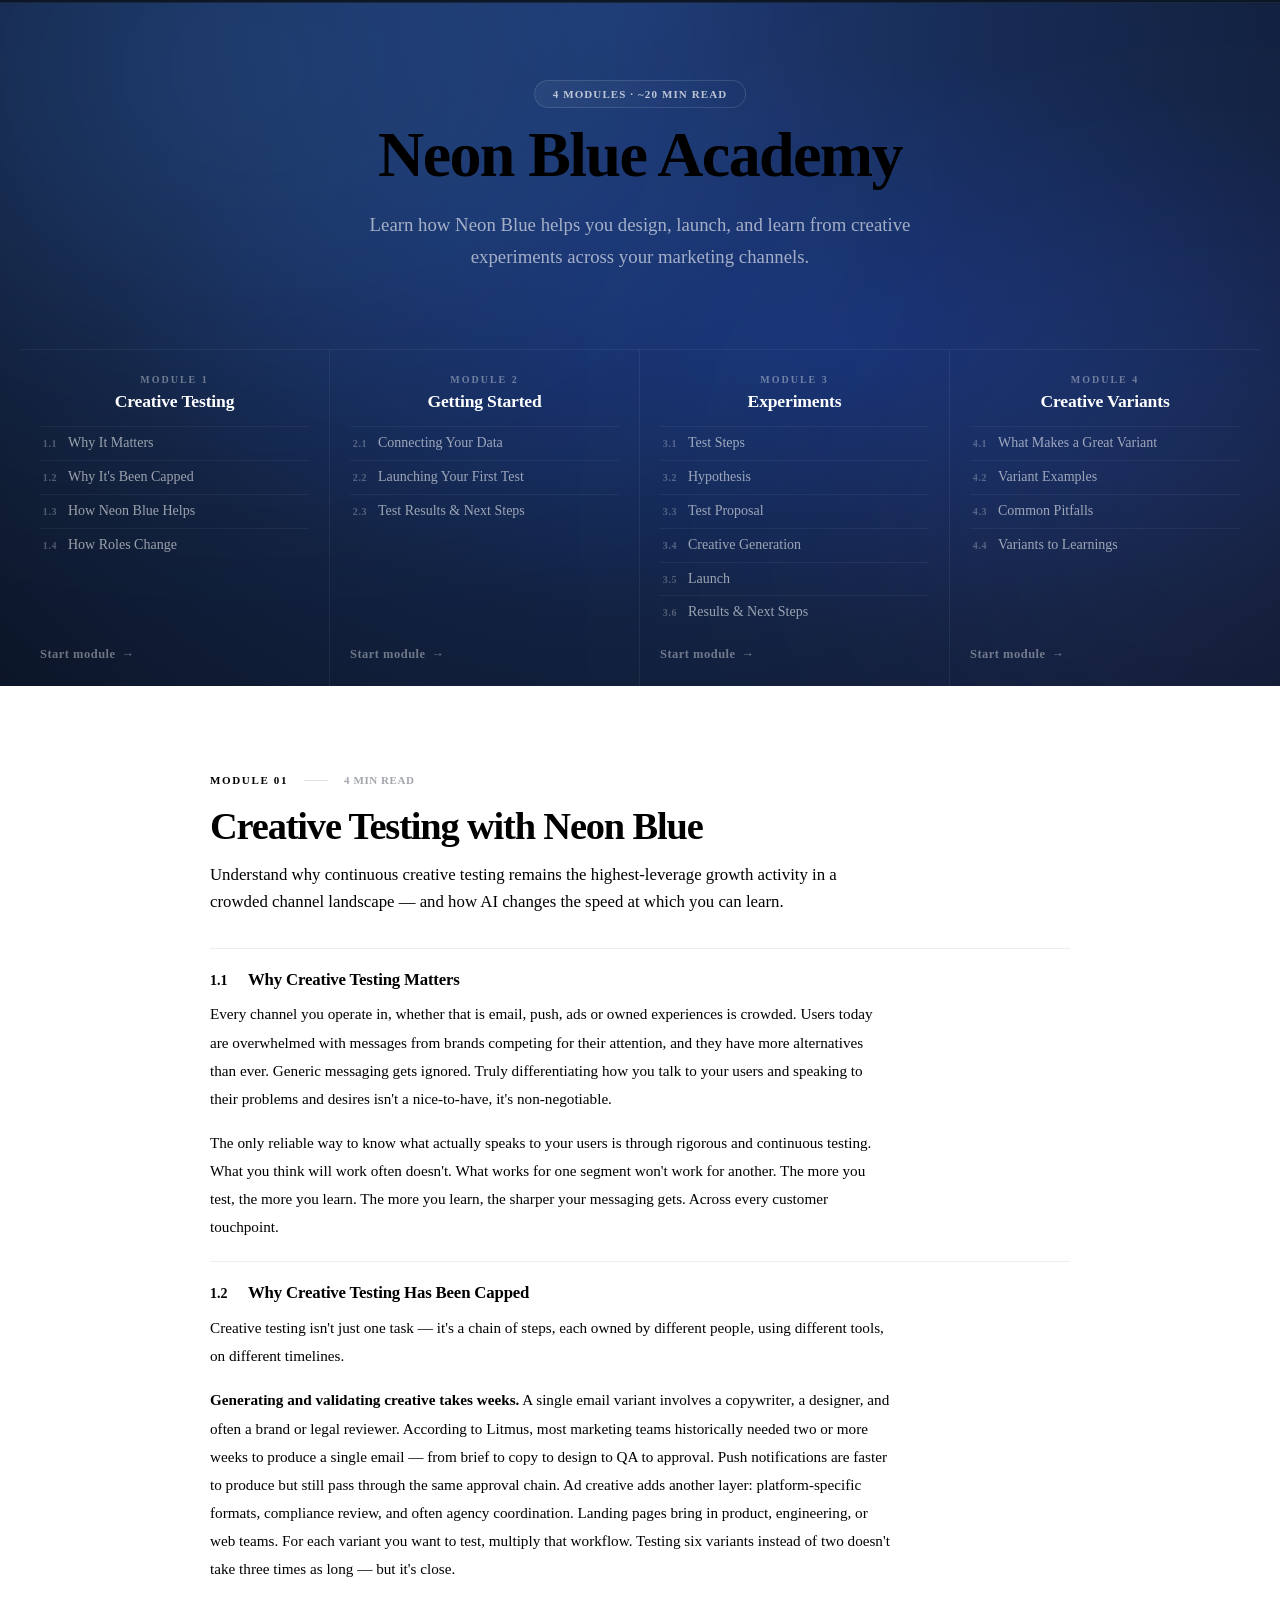
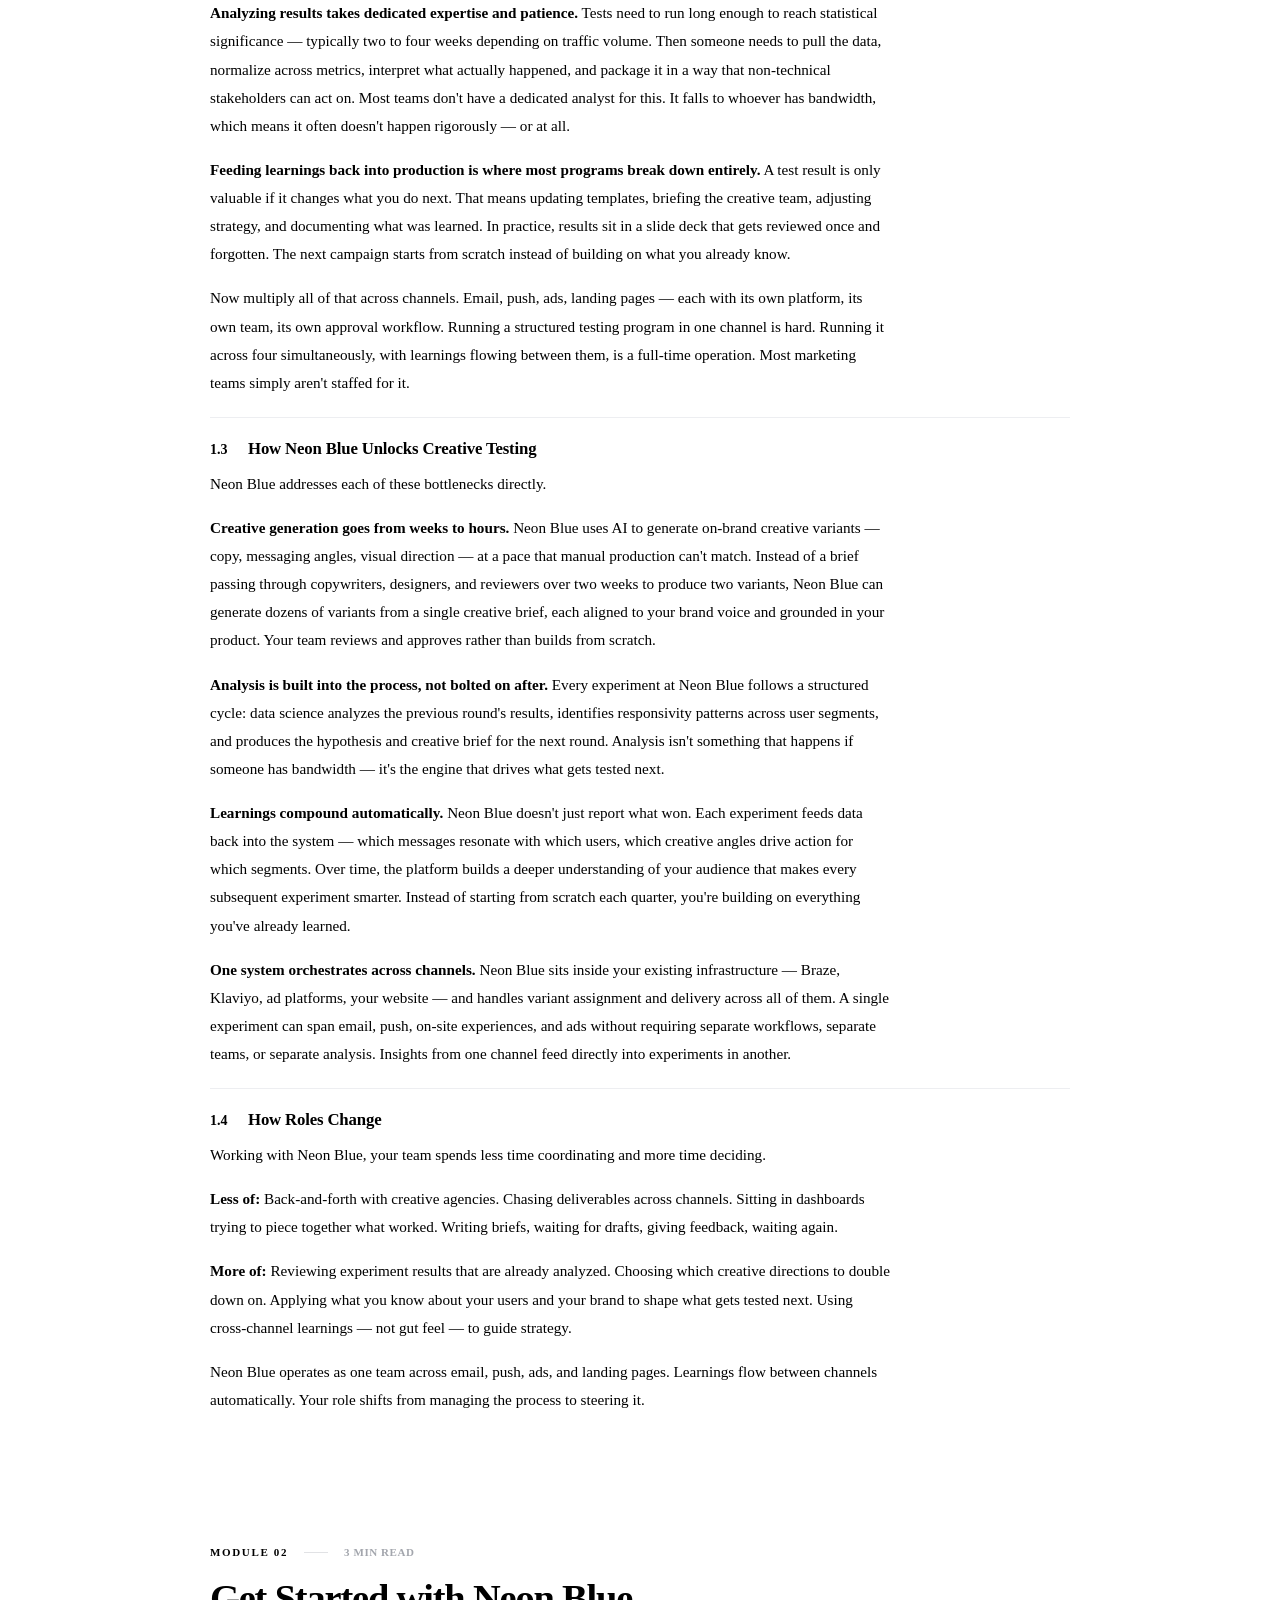
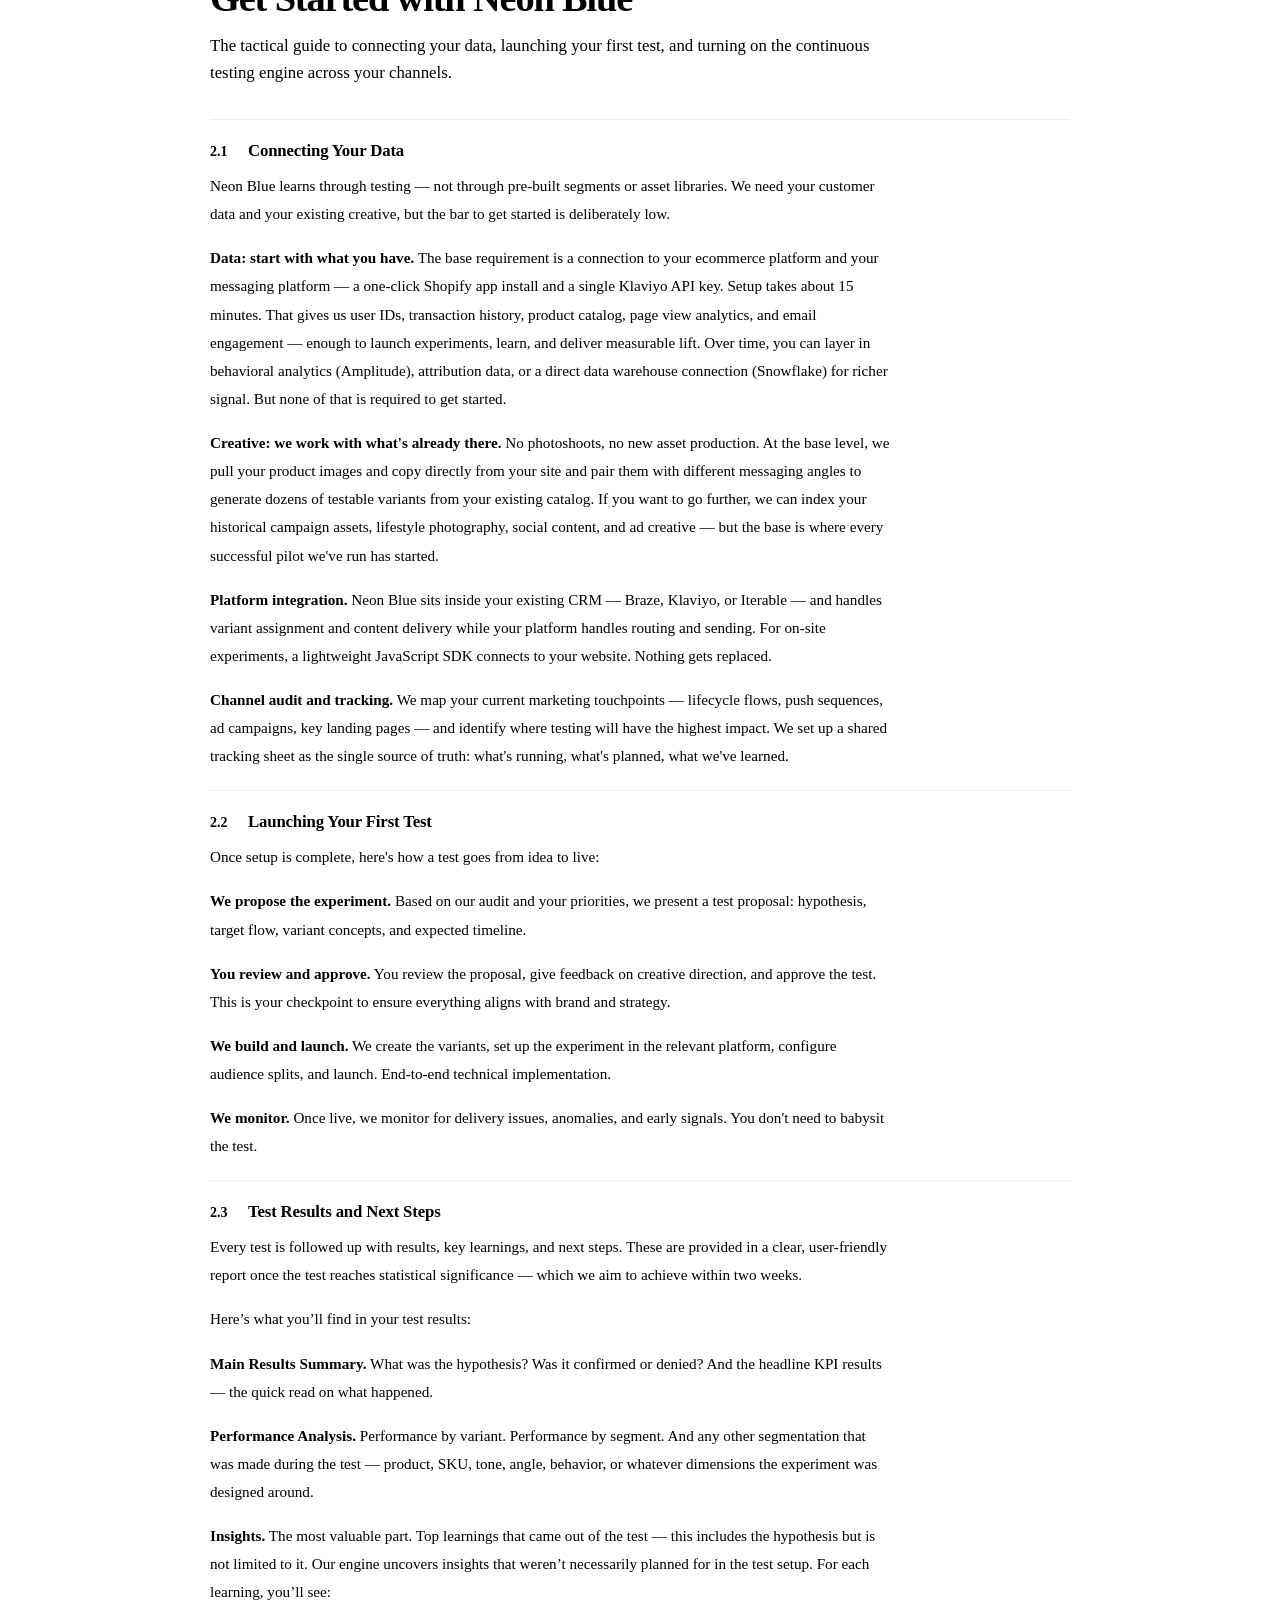
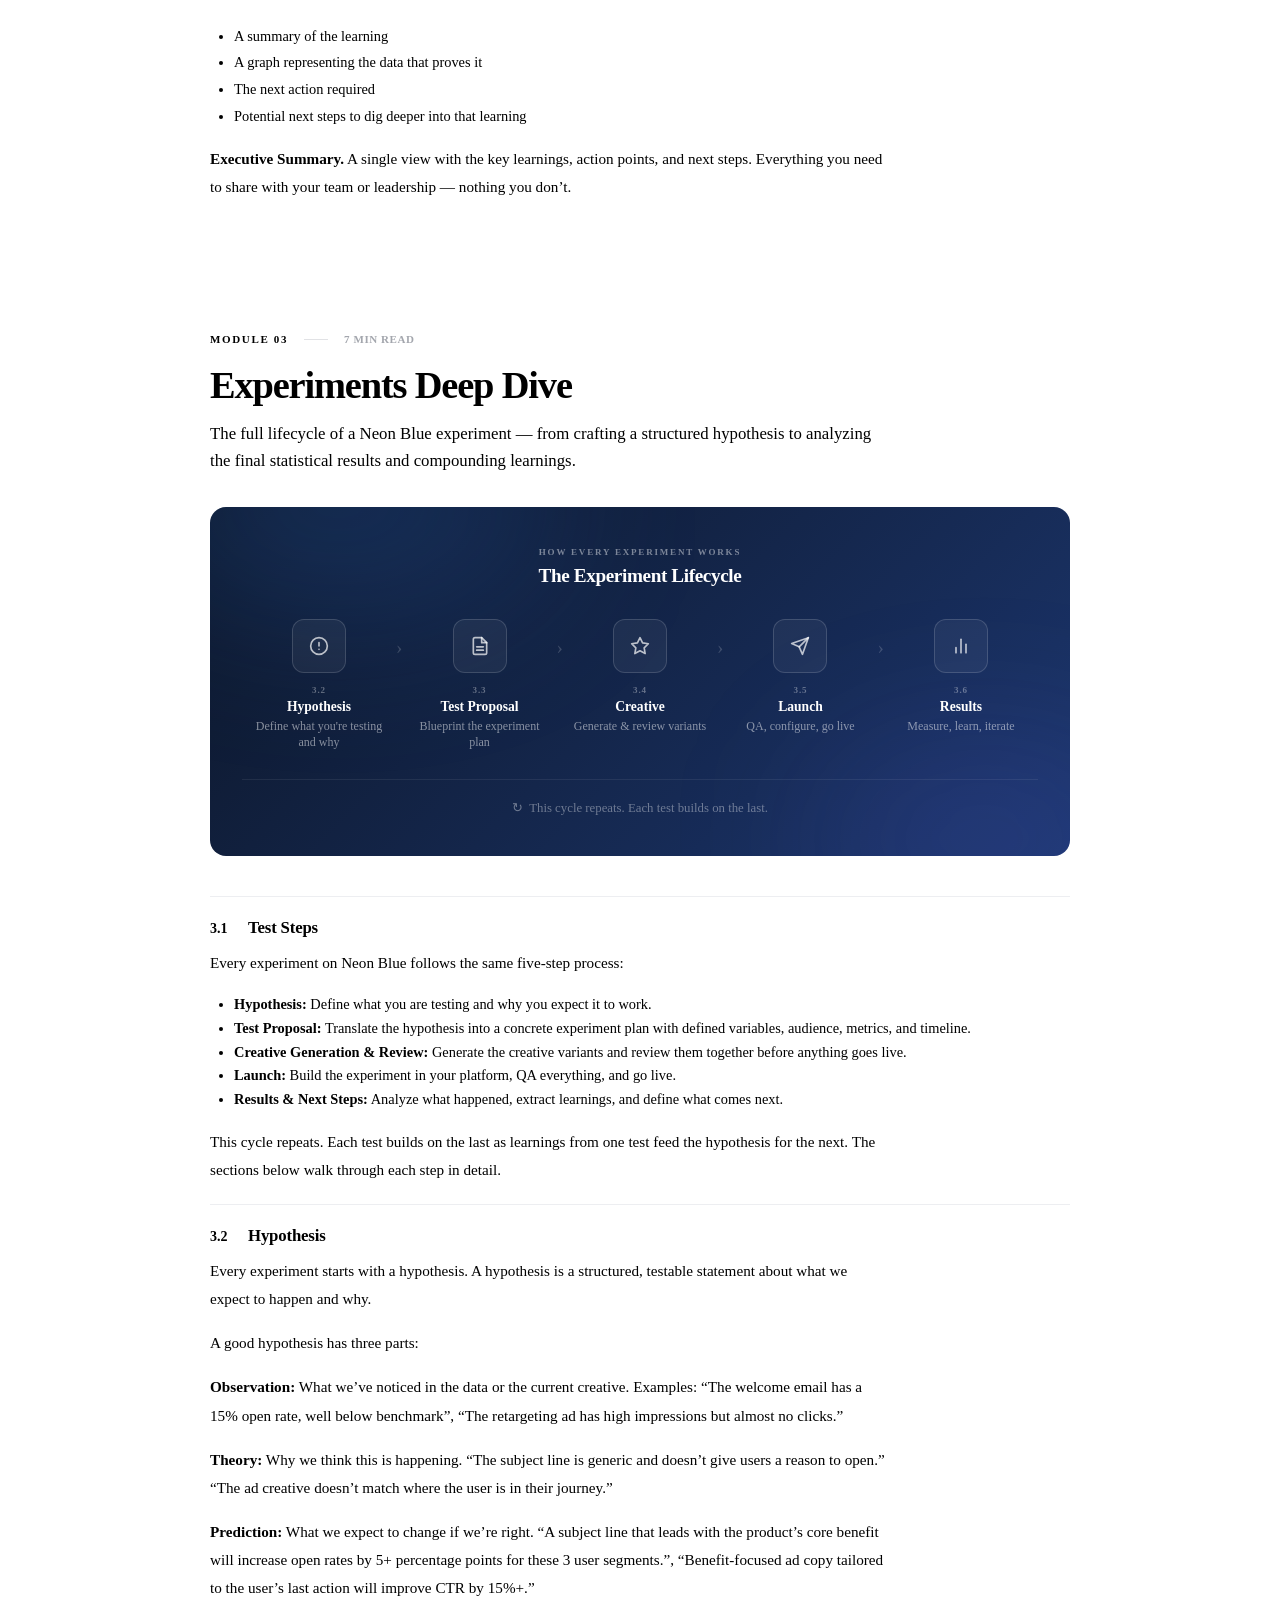
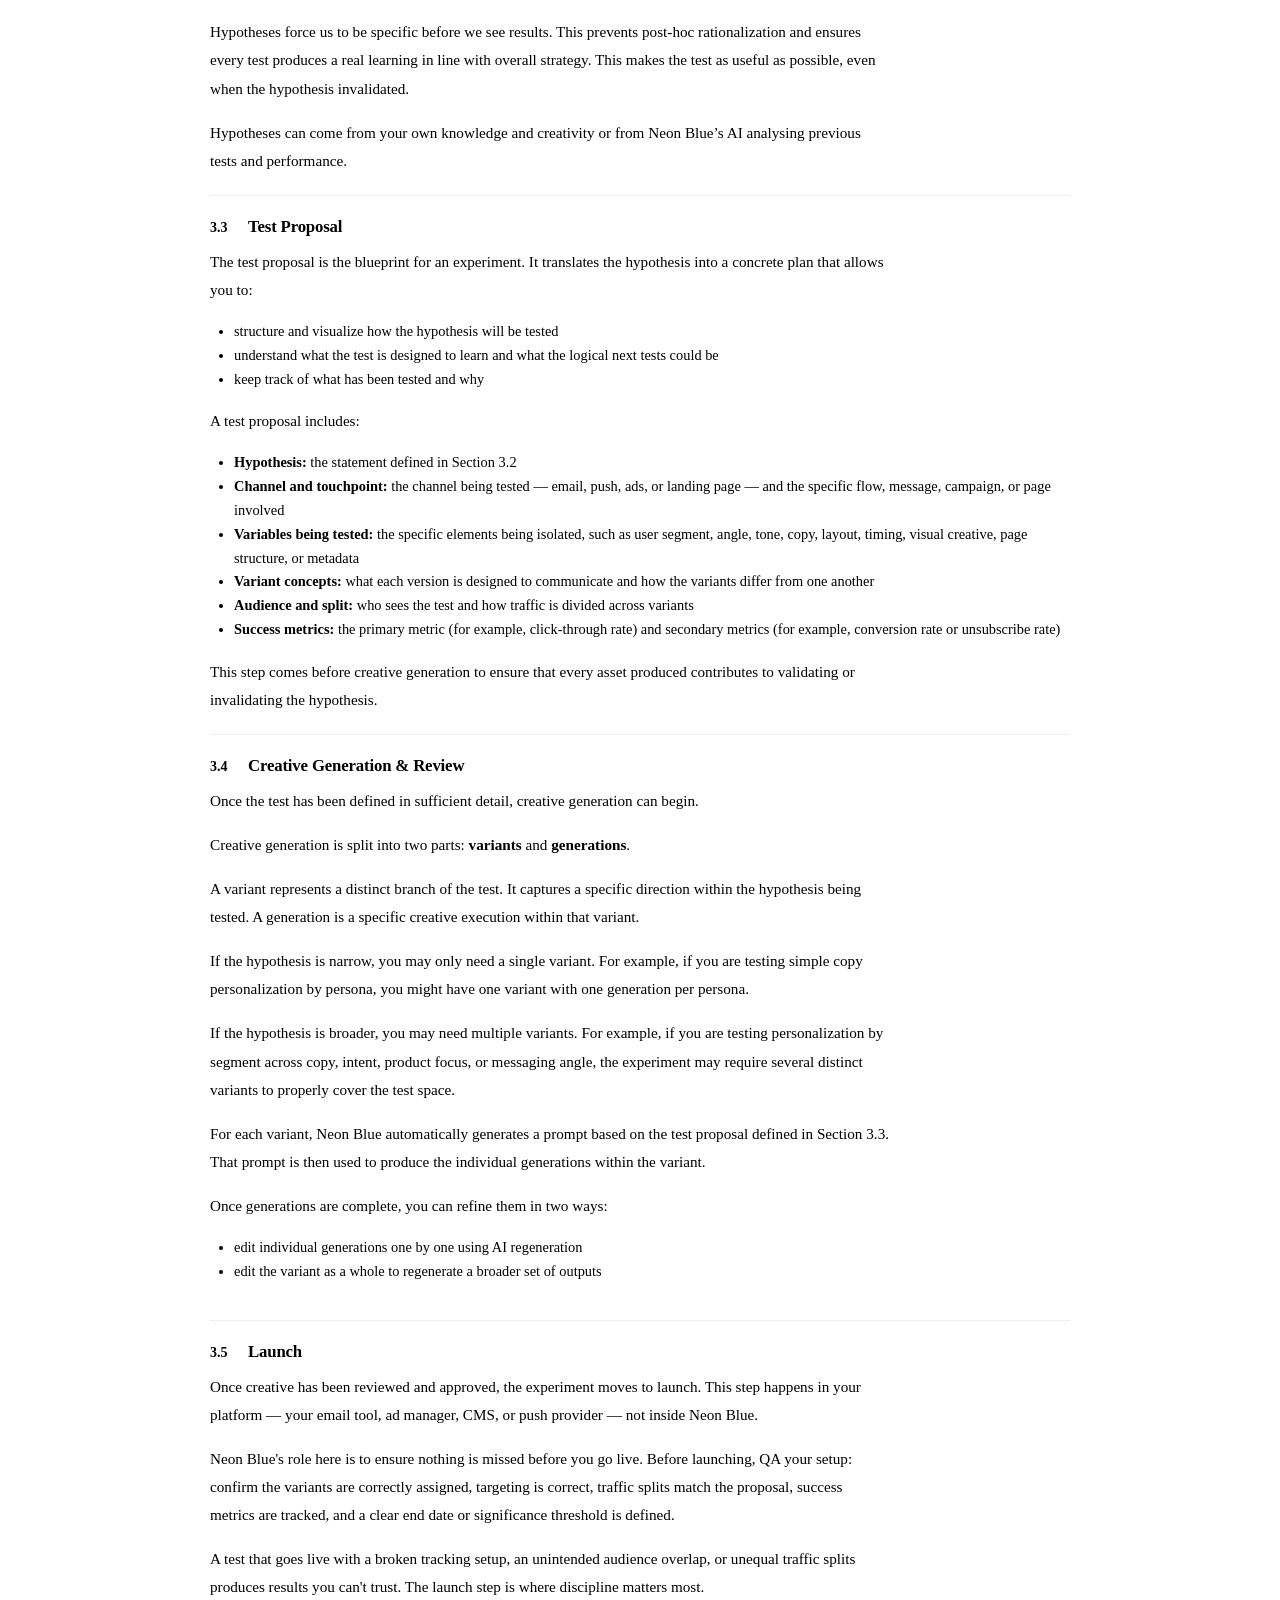
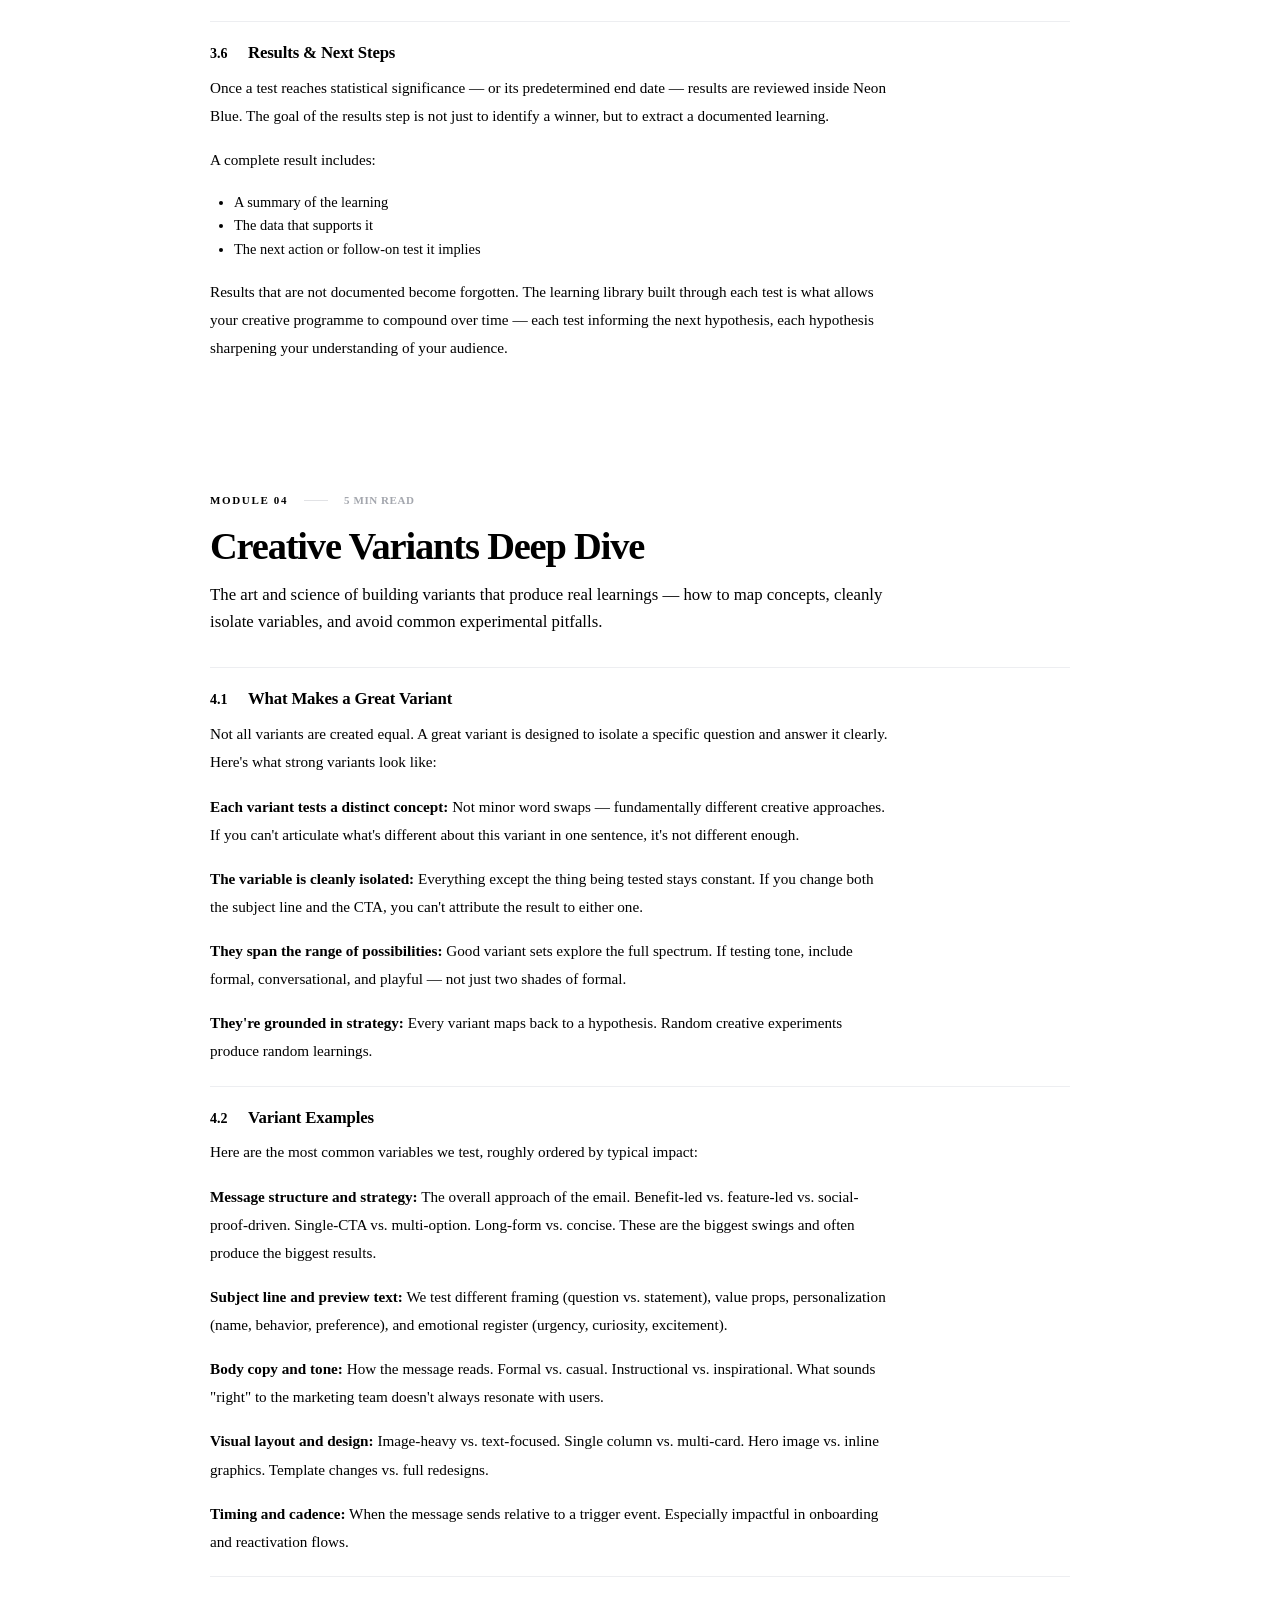
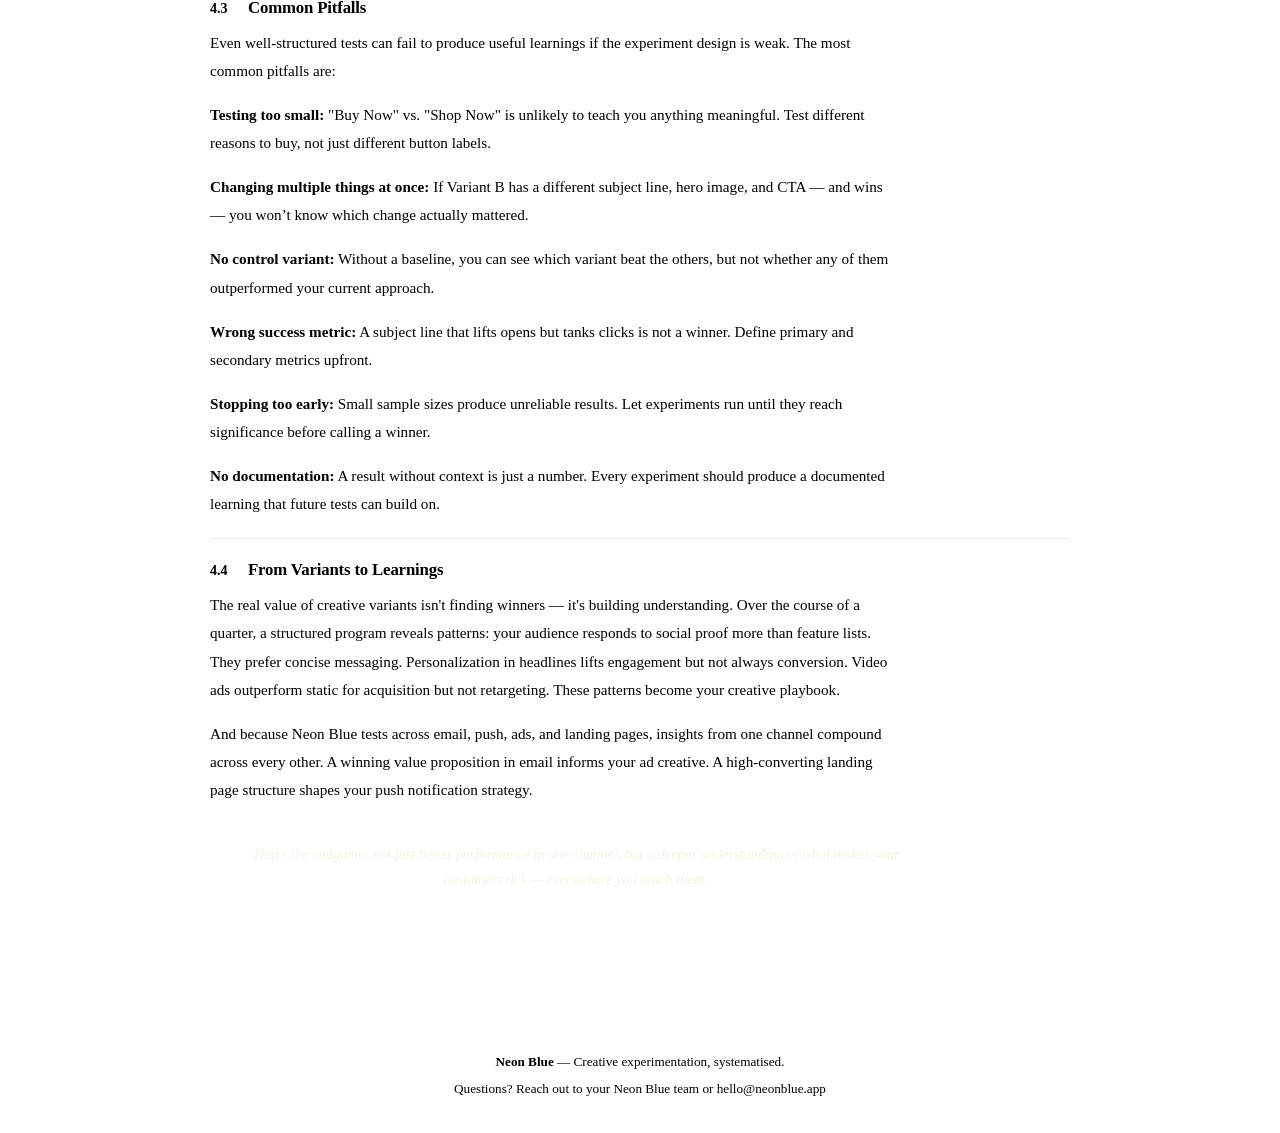
==== education/index.html @ 9fd75ef0 "Academy: layout cleanup, hero CTAs, module 3 diagram, remove dead code" ====
<!DOCTYPE html>
<html lang="en">

<head>
    <meta charset="UTF-8">
    <meta name="viewport" content="width=device-width, initial-scale=1.0">
    <title>Neon Blue Academy</title>
    <link rel="stylesheet" href="styles.css">
    <style>
        body {
            background: var(--nb-cream);
            color: var(--nb-navy);
            margin: 0;
            scroll-behavior: smooth;
        }

        /* ── Shell: sidebar + content ── */
        .shell {
            display: block;
            min-height: 100vh;
        }

        /* ── Main content ── */
        .content {
            padding: 48px 40px 48px;
            max-width: 860px;
            margin: 0 auto;
        }

        .page-header {
            display: flex;
            flex-direction: column;
            justify-content: flex-end;
            align-items: center;
            text-align: center;
            padding: 80px 20px 0;
            background: radial-gradient(circle at top, #1c366e, #0c1628);
            position: relative;
            overflow: hidden;
            box-sizing: border-box;
        }

        .page-header::before {
            content: '';
            position: absolute;
            top: 0;
            left: 0;
            right: 0;
            bottom: 0;
            background: radial-gradient(ellipse 80% 60% at 65% 50%, rgba(26, 82, 240, 0.22) 0%, transparent 70%);
            pointer-events: none;
        }

        .page-header::after {
            content: '';
            position: absolute;
            top: -20%;
            left: -10%;
            width: 60%;
            height: 60%;
            background: rgba(59, 130, 246, 0.4);
            border-radius: 50%;
            filter: blur(140px);
            mix-blend-mode: screen;
            opacity: 0.6;
            pointer-events: none;
        }

        .page-header-glow-2 {
            content: '';
            position: absolute;
            top: 40%;
            right: -20%;
            width: 50%;
            height: 70%;
            background: rgba(99, 102, 241, 0.3);
            border-radius: 50%;
            filter: blur(160px);
            mix-blend-mode: screen;
            opacity: 0.5;
            pointer-events: none;
        }

        .page-eyebrow {
            display: inline-flex;
            align-items: center;
            gap: 12px;
            border: 1px solid rgba(255, 255, 255, 0.12);
            border-radius: 99px;
            padding: 7px 18px;
            font-size: 10px;
            font-weight: 700;
            text-transform: uppercase;
            letter-spacing: 0.2em;
            color: rgba(255, 255, 255, 0.55);
            background: linear-gradient(90deg, rgba(255, 255, 255, 0.05), transparent);
            backdrop-filter: blur(12px);
            margin-bottom: 28px;
            position: relative;
            z-index: 10;
        }

        .page-header h1 {
            font-size: clamp(2.6rem, 5vw, 4.2rem);
            font-weight: 600;
            letter-spacing: -0.025em;
            color: var(--nb-cream);
            margin: 0 0 20px;
            line-height: 1.08;
            position: relative;
            z-index: 10;
        }

        .page-header p {
            font-size: clamp(1rem, 2vw, 1.175rem);
            color: rgba(255, 255, 255, 0.6);
            line-height: 1.7;
            margin: 0 auto 40px;
            max-width: 560px;
            position: relative;
            z-index: 10;
        }

        .page-header-books {
            font-size: 1.6rem;
            letter-spacing: 0.15em;
            margin-bottom: 16px;
            position: relative;
            opacity: 0.9;
        }

        /* ── Module block ── */
        .module-block {
            display: grid;
            grid-template-columns: 1fr;
            margin-bottom: 40px;
            padding-bottom: 32px;
            border-bottom: 2px solid var(--nb-border);
        }

        .module-block:last-of-type {
            border-bottom: none;
            margin-bottom: 0;
            padding-bottom: 0;
        }

                /* Cleaned up module headers in HTML style attributes */

        .module-num-label {
            font-size: 1.3rem;
            font-weight: 700;
            letter-spacing: -0.025em;
            color: var(--nb-blue);
            white-space: nowrap;
        }

        .module-block-header h2 {
            font-size: 1.3rem;
            font-weight: 700;
            letter-spacing: -0.025em;
            color: var(--nb-blue);
            margin: 0;
            line-height: 1.2;
        }

        /* ── Reading time ── */
        .reading-time {
            font-size: 0.8rem;
            font-weight: 600;
            color: var(--nb-gray);
            letter-spacing: 0.02em;
            margin-left: auto;
            white-space: nowrap;
        }

        /* ── Section ── */
        .mod-section {
            padding: 20px 0;
            border-top: 1px solid rgba(229, 231, 235, 0.7);
            position: relative;
        }

        /* ── Section header (non-sticky) ── */
        .sticky-section-label {
            position: static;
            padding: 0;
            margin: 0 0 10px;
        }

        .sec-label {
            font-size: 1.05rem;
            font-weight: 700;
            color: var(--nb-gray-2);
            margin-right: 8px;
        }

        .mod-section h3 {
            font-size: 1.05rem;
            font-weight: 700;
            color: var(--nb-navy);
            margin: 0;
            letter-spacing: -0.01em;
            line-height: 1.3;
            display: inline;
        }

        .mod-section p {
            font-size: 0.95rem;
            color: var(--nb-gray);
            line-height: 1.85;
            margin: 0 0 16px;
            max-width: 680px;
        }

        .mod-section p:last-child {
            margin-bottom: 0;
        }



        /* ── Compact list ── */
        .c-list {
            display: flex;
            flex-direction: column;
            gap: 8px;
            margin-top: 14px;
        }

        .c-item {
            display: flex;
            gap: 10px;
            align-items: flex-start;
            padding: 12px 14px;
            background: transparent;
            border: 1px solid var(--nb-border);
            border-radius: 9px;
        }

        .c-dot {
            flex-shrink: 0;
            margin-top: 7px;
            width: 4px;
            height: 4px;
            border-radius: 50%;
            background: var(--nb-blue);
            opacity: 0.35;
        }

        .c-item p {
            font-size: 0.875rem;
            color: var(--nb-gray);
            line-height: 1.65;
            margin: 0;
        }

        .c-item strong {
            color: var(--nb-navy);
            font-weight: 600;
        }

        /* ── Pill row ── */
        .pill-row {
            display: grid;
            grid-template-columns: repeat(3, 1fr);
            gap: 10px;
            margin-top: 14px;
        }

        @media (max-width: 700px) {
            .pill-row {
                grid-template-columns: 1fr;
            }
        }

        .pill-card {
            padding: 16px 18px;
            background: transparent;
            border: 1px solid var(--nb-border);
            border-radius: 10px;
        }

        .pill-card h4 {
            font-size: 0.825rem;
            font-weight: 700;
            color: var(--nb-navy);
            margin: 0 0 5px;
        }

        .pill-card p {
            font-size: 0.8rem;
            color: var(--nb-gray);
            line-height: 1.65;
            margin: 0;
        }

        /* ── Numbered list ── */
        .n-list {
            display: flex;
            flex-direction: column;
            gap: 8px;
            margin-top: 14px;
        }

        .n-item {
            display: flex;
            gap: 12px;
            align-items: flex-start;
            padding: 12px 14px;
            background: transparent;
            border: 1px solid var(--nb-border);
            border-radius: 9px;
        }

        .n-circle {
            flex-shrink: 0;
            width: 24px;
            height: 24px;
            background: var(--nb-blue);
            border-radius: 50%;
            display: flex;
            align-items: center;
            justify-content: center;
            font-size: 0.7rem;
            font-weight: 700;
            color: white;
        }

        .n-item h4 {
            font-size: 0.85rem;
            font-weight: 700;
            color: var(--nb-navy);
            margin: 0 0 2px;
        }

        .n-item p {
            font-size: 0.825rem;
            color: var(--nb-gray);
            line-height: 1.65;
            margin: 0;
        }

        /* ── Hypothesis row ── */
        .hyp-row {
            display: grid;
            grid-template-columns: repeat(3, 1fr);
            gap: 10px;
            margin-top: 14px;
        }

        @media (max-width: 700px) {
            .hyp-row {
                grid-template-columns: 1fr;
            }
        }

        .hyp-card {
            padding: 16px 18px;
            background: transparent;
            border: 1px solid var(--nb-border);
            border-radius: 10px;
        }

        .hyp-n {
            font-size: 1.3rem;
            font-weight: 800;
            color: rgba(26, 82, 240, 0.15);
            line-height: 1;
            margin-bottom: 6px;
        }

        .hyp-card h4 {
            font-size: 0.825rem;
            font-weight: 700;
            color: var(--nb-navy);
            margin: 0 0 4px;
        }

        .hyp-card p {
            font-size: 0.8rem;
            color: var(--nb-gray);
            line-height: 1.65;
            margin: 0;
            font-style: italic;
        }

        /* ── Pitfall grid ── */
        .pitfall-row {
            display: grid;
            grid-template-columns: repeat(2, 1fr);
            gap: 8px;
            margin-top: 14px;
        }

        @media (max-width: 540px) {
            .pitfall-row {
                grid-template-columns: 1fr;
            }
        }

        .pitfall-cell {
            padding: 14px 16px;
            background: #FEF2F2;
            border: 1px solid rgba(239, 68, 68, 0.12);
            border-radius: 9px;
        }

        .pitfall-cell h4 {
            font-size: 0.825rem;
            font-weight: 700;
            color: #991B1B;
            margin: 0 0 3px;
        }

        .pitfall-cell p {
            font-size: 0.8rem;
            color: rgba(127, 29, 29, 0.75);
            line-height: 1.6;
            margin: 0;
        }

        /* ── Takeaway ── */
        .takeaway {
            margin-top: 14px;
            padding: 14px 18px;
            background: rgba(26, 82, 240, 0.05);
            border: 1px solid rgba(26, 82, 240, 0.15);
            border-left: 3px solid var(--nb-blue);
            border-radius: 9px;
        }

        .tk-lbl {
            font-size: 9px;
            font-weight: 700;
            text-transform: uppercase;
            letter-spacing: 0.15em;
            color: var(--nb-blue);
            margin-bottom: 4px;
        }

        .takeaway p {
            font-size: 0.875rem;
            color: var(--nb-navy-2);
            line-height: 1.7;
            font-style: italic;
            margin: 0;
        }

        /* ── Video placeholder ── */
        .video-placeholder {
            width: 100%;
            aspect-ratio: 16 / 9;
            background: #f0f1f4;
            border: 1.5px dashed #c8ccd6;
            border-radius: 12px;
            display: flex;
            flex-direction: column;
            align-items: center;
            justify-content: center;
            gap: 10px;
            color: #9aa0b0;
            cursor: pointer;
            transition: background 0.15s, border-color 0.15s;
            align-self: start;
            position: sticky;
            top: 72px;
        }

        .video-placeholder:hover {
            background: #e8eaf0;
            border-color: #b0b5c4;
        }

        .video-placeholder-icon {
            width: 44px;
            height: 44px;
            background: transparent;
            border-radius: 50%;
            display: flex;
            align-items: center;
            justify-content: center;
            box-shadow: 0 2px 8px rgba(0, 0, 0, 0.1);
        }

        .video-placeholder-icon svg {
            width: 18px;
            height: 18px;
            fill: #9aa0b0;
            margin-left: 2px;
        }

        .video-placeholder span {
            font-size: 0.8rem;
            font-weight: 500;
            letter-spacing: 0.01em;
        }

        /* ── Closing ── */
        .closing {
            margin-top: 16px;
            padding: 22px 26px;
            background: var(--nb-navy);
            border-radius: 12px;
        }

        .closing p {
            font-size: 0.9rem;
            color: rgba(242, 237, 224, 0.8);
            line-height: 1.75;
            font-style: italic;
            margin: 0;
            text-align: center;
        }

        /* ── Footer ── */
        .page-footer {
            margin-top: 40px;
            border-top: 1px solid var(--nb-border);
            padding: 28px 60px;
            text-align: center;
        }

        .page-footer p {
            font-size: 0.825rem;
            color: var(--nb-gray-2);
            margin: 0 0 6px;
            line-height: 1.6;
        }

        .page-footer strong {
            color: var(--nb-navy);
        }

        .page-footer a {
            color: var(--nb-blue);
            text-decoration: none;
        }

        /* ── Responsive ── */
        @media (max-width: 800px) {
            .content {
                padding: 32px 20px 48px;
            }
        }

        /* ── Back to top ── */
        .back-to-top {
            position: fixed;
            bottom: 28px;
            right: 28px;
            width: 40px;
            height: 40px;
            border-radius: 50%;
            background: var(--nb-navy);
            color: var(--nb-cream);
            border: none;
            cursor: pointer;
            font-size: 18px;
            display: flex;
            align-items: center;
            justify-content: center;
            opacity: 0;
            transform: translateY(10px);
            transition: opacity 0.25s, transform 0.25s;
            pointer-events: none;
            z-index: 80;
            box-shadow: 0 2px 8px rgba(0, 0, 0, 0.15);
        }

        .back-to-top.visible {
            opacity: 1;
            transform: translateY(0);
            pointer-events: auto;
        }

        .back-to-top:hover {
            background: var(--nb-blue);
        }

        /* ── Print ── */
        @media print {

            .top-bar,
            .back-to-top,
            .section-toggle {
                display: none !important;
            }

            .content {
                padding: 20px !important;
                max-width: 100% !important;
            }

            .page-footer {
                margin-top: 40px;
            }
        }
    
        @media (max-width: 768px) {
            .overview-grid {
                grid-template-columns: 1fr !important;
            }
        }

        @media (max-width: 960px) {
            .page-header .overview-grid { grid-template-columns: repeat(2, 1fr) !important; gap: 16px; }
            .page-header .overview-card { border-right: none !important; border-bottom: 1px solid rgba(255,255,255,0.1); }
        }
        @media (max-width: 600px) {
            .page-header .overview-grid { grid-template-columns: 1fr !important; }
        }

        /* ── Hero overview ── */
        .ov-grid { display: grid; grid-template-columns: repeat(4, 1fr); border-top: 1px solid rgba(255,255,255,0.06); overflow: hidden; }
        .ov-col { padding: 24px 20px; border-right: 1px solid rgba(255,255,255,0.06); display: flex; flex-direction: column; }
        .ov-col:last-child { border-right: none; }
        .ov-mod { font-size: 10px; font-weight: 700; color: rgba(255,255,255,0.38); text-transform: uppercase; letter-spacing: 0.2em; margin-bottom: 6px; }
        .ov-title { font-size: 1.1rem; font-weight: 700; letter-spacing: -0.01em; color: white; margin: 0 0 14px; }
        .ov-item { display: flex; align-items: baseline; gap: 8px; padding: 7px 0; border-top: 1px solid rgba(255,255,255,0.05); }
        .ov-num { font-size: 10px; font-weight: 700; color: rgba(255,255,255,0.28); letter-spacing: 0.06em; flex-shrink: 0; min-width: 20px; }
        .ov-label { font-size: 0.875rem; color: rgba(255,255,255,0.58); line-height: 1.35; }
        .ov-cta { display: inline-flex; align-items: center; gap: 6px; margin-top: auto; padding-top: 18px; font-size: 0.78rem; font-weight: 700; color: rgba(255,255,255,0.4); text-decoration: none; letter-spacing: 0.04em; transition: color 0.15s; }
        .ov-cta:hover { color: white; }
        .ov-cta::after { content: '→'; transition: transform 0.15s; }
        .ov-cta:hover::after { transform: translateX(3px); }

        /* ── Module header ── */
        .mod-header { position: relative; margin: 0 0 32px; padding: 40px 0 0; border-top: 1px solid var(--nb-border); }
        .mod-eyebrow { display: flex; align-items: baseline; gap: 16px; margin-bottom: 20px; }
        .mod-label { font-size: 11px; font-weight: 700; letter-spacing: 0.15em; text-transform: uppercase; color: var(--nb-blue); }
        .mod-rule { width: 24px; height: 1px; background: rgba(12,22,40,0.12); flex-shrink: 0; align-self: center; }
        .mod-read { font-size: 11px; font-weight: 600; color: rgba(12,22,40,0.38); text-transform: uppercase; letter-spacing: 0.05em; }
        .mod-header h2 { font-size: 2.4rem; font-weight: 600; letter-spacing: -0.03em; color: var(--nb-navy); margin: 0 0 14px; line-height: 1.08; }
        .mod-header > p { font-size: 1.05rem; color: var(--nb-gray); margin: 0; line-height: 1.6; max-width: 680px; }

        /* ── Section label ── */
        .sec-header { display: flex; align-items: baseline; gap: 10px; margin-bottom: 10px; }
        .sec-num { font-size: 0.875rem; font-weight: 700; color: var(--nb-gray-2); flex-shrink: 0; min-width: 28px; }

        </style>
</head>

<body>

    <!-- Module Progress Nav (slides in after hero) -->
    <div id="moduleNav" style="position: fixed; top: 3px; left: 0; right: 0; z-index: 1000; background: rgba(12,22,40,0.97); backdrop-filter: blur(16px); -webkit-backdrop-filter: blur(16px); border-bottom: 1px solid rgba(255,255,255,0.07); transform: translateY(-100%); transition: transform 0.3s ease;">
        <div style="max-width: 860px; margin: 0 auto; padding: 0 40px; display: flex; align-items: center; gap: 0; height: 48px;">
            <div style="font-size: 10px; font-weight: 700; color: rgba(255,255,255,0.3); text-transform: uppercase; letter-spacing: 0.18em; margin-right: 20px; white-space: nowrap; flex-shrink: 0;">Academy</div>
            <div style="height: 14px; width: 1px; background: rgba(255,255,255,0.1); margin-right: 16px; flex-shrink: 0;"></div>
            <div style="display: flex; gap: 2px; flex-grow: 1;">
                <a href="#module-1" class="mod-nav-pill" data-module="1" style="flex: 1; display: flex; align-items: center; justify-content: center; padding: 5px 10px; border-radius: 5px; text-decoration: none; font-size: 0.75rem; font-weight: 600; color: rgba(255,255,255,0.45); transition: all 0.2s; white-space: nowrap; overflow: hidden; text-overflow: ellipsis;">M1: Creative Testing</a>
                <a href="#module-2" class="mod-nav-pill" data-module="2" style="flex: 1; display: flex; align-items: center; justify-content: center; padding: 5px 10px; border-radius: 5px; text-decoration: none; font-size: 0.75rem; font-weight: 600; color: rgba(255,255,255,0.45); transition: all 0.2s; white-space: nowrap; overflow: hidden; text-overflow: ellipsis;">M2: Getting Started</a>
                <a href="#module-3" class="mod-nav-pill" data-module="3" style="flex: 1; display: flex; align-items: center; justify-content: center; padding: 5px 10px; border-radius: 5px; text-decoration: none; font-size: 0.75rem; font-weight: 600; color: rgba(255,255,255,0.45); transition: all 0.2s; white-space: nowrap; overflow: hidden; text-overflow: ellipsis;">M3: Experiments</a>
                <a href="#module-4" class="mod-nav-pill" data-module="4" style="flex: 1; display: flex; align-items: center; justify-content: center; padding: 5px 10px; border-radius: 5px; text-decoration: none; font-size: 0.75rem; font-weight: 600; color: rgba(255,255,255,0.45); transition: all 0.2s; white-space: nowrap; overflow: hidden; text-overflow: ellipsis;">M4: Creative Variants</a>
            </div>
        </div>
    </div>
    <style>
        .mod-nav-pill.active { color: white !important; background: rgba(26,82,240,0.3) !important; }
        .mod-nav-pill:hover { color: white !important; background: rgba(255,255,255,0.08) !important; }
    </style>

    <div class="page-header">
        <div class="page-eyebrow" style="color: rgba(255,255,255,0.7); margin-bottom: 12px; font-size: 11px; font-weight: 600; letter-spacing: 0.1em; text-transform: uppercase;">4 Modules · ~20 min read</div>
        <h1>Neon Blue Academy</h1>
        <p>Learn how Neon Blue helps you design, launch, and learn from creative experiments across your marketing channels.</p>


        <!-- Curriculum overview — visual transition into content -->
        <div class="page-header-glow-2"></div>
        <div class="academy-overview" style="margin-top: 36px; width: 100%; position: relative; z-index: 10;">
            <div class="ov-grid">

                    <div class="ov-col">
                        <div class="ov-mod">Module 1</div>
                        <h3 class="ov-title">Creative Testing</h3>
                        <div class="ov-item"><span class="ov-num">1.1</span><span class="ov-label">Why It Matters</span></div>
                        <div class="ov-item"><span class="ov-num">1.2</span><span class="ov-label">Why It's Been Capped</span></div>
                        <div class="ov-item"><span class="ov-num">1.3</span><span class="ov-label">How Neon Blue Helps</span></div>
                        <div class="ov-item"><span class="ov-num">1.4</span><span class="ov-label">How Roles Change</span></div>
                        <a href="#module-1" class="ov-cta">Start module</a>
                    </div>

                    <div class="ov-col">
                        <div class="ov-mod">Module 2</div>
                        <h3 class="ov-title">Getting Started</h3>
                        <div class="ov-item"><span class="ov-num">2.1</span><span class="ov-label">Connecting Your Data</span></div>
                        <div class="ov-item"><span class="ov-num">2.2</span><span class="ov-label">Launching Your First Test</span></div>
                        <div class="ov-item"><span class="ov-num">2.3</span><span class="ov-label">Test Results &amp; Next Steps</span></div>
                        <a href="#module-2" class="ov-cta">Start module</a>
                    </div>

                    <div class="ov-col">
                        <div class="ov-mod">Module 3</div>
                        <h3 class="ov-title">Experiments</h3>
                        <div class="ov-item"><span class="ov-num">3.1</span><span class="ov-label">Test Steps</span></div>
                        <div class="ov-item"><span class="ov-num">3.2</span><span class="ov-label">Hypothesis</span></div>
                        <div class="ov-item"><span class="ov-num">3.3</span><span class="ov-label">Test Proposal</span></div>
                        <div class="ov-item"><span class="ov-num">3.4</span><span class="ov-label">Creative Generation</span></div>
                        <div class="ov-item"><span class="ov-num">3.5</span><span class="ov-label">Launch</span></div>
                        <div class="ov-item"><span class="ov-num">3.6</span><span class="ov-label">Results &amp; Next Steps</span></div>
                        <a href="#module-3" class="ov-cta">Start module</a>
                    </div>

                    <div class="ov-col">
                        <div class="ov-mod">Module 4</div>
                        <h3 class="ov-title">Creative Variants</h3>
                        <div class="ov-item"><span class="ov-num">4.1</span><span class="ov-label">What Makes a Great Variant</span></div>
                        <div class="ov-item"><span class="ov-num">4.2</span><span class="ov-label">Variant Examples</span></div>
                        <div class="ov-item"><span class="ov-num">4.3</span><span class="ov-label">Common Pitfalls</span></div>
                        <div class="ov-item"><span class="ov-num">4.4</span><span class="ov-label">Variants to Learnings</span></div>
                        <a href="#module-4" class="ov-cta">Start module</a>
                    </div>

            </div><!-- /overview-grid -->
        </div><!-- /academy-overview -->
    </div><!-- /page-header -->

    <div class="shell">
        <main class="content">





            <!-- ══ MODULE 1 ══ -->
            <div class="module-block" id="module-1">
                <div class="mod-header">
                    <div class="mod-eyebrow">
                        <span class="mod-label">Module 01</span>
                        <span class="mod-rule"></span>
                        <span class="mod-read">4 min read</span>
                    </div>
                    <h2>Creative Testing with Neon Blue</h2>
                    <p>
                        Understand why continuous creative testing remains the highest-leverage growth activity in a crowded channel landscape — and how AI changes the speed at which you can learn.
                    </p>
                </div>

                <div class="mod-section" id="s-1-1">
                    <div class="sec-header"><span class="sec-num">1.1</span><h3>Why Creative Testing Matters</h3></div>
                    <div class="section-body">
                        <p>Every channel you operate in, whether that is email, push, ads or owned experiences is crowded. Users today are overwhelmed with messages from brands competing for their attention, and they have more alternatives than ever. Generic messaging gets ignored. Truly differentiating how you talk to your users and speaking to their problems and desires isn't a nice-to-have, it's non-negotiable.</p>
                        <p>The only reliable way to know what actually speaks to your users is through rigorous and continuous testing. What you think will work often doesn't. What works for one segment won't work for another. The more you test, the more you learn. The more you learn, the sharper your messaging gets. Across every customer touchpoint.</p>

                    </div>
                </div>

                <div class="mod-section" id="s-1-2">
                    <div class="sec-header"><span class="sec-num">1.2</span><h3>Why Creative Testing Has Been Capped</h3></div>
                    <div class="section-body">
                        <p>Creative testing isn't just one task — it's a chain of steps, each owned by different people,
                            using different tools, on different timelines.</p>
                        <p><strong>Generating and validating creative takes weeks.</strong> A single email variant
                            involves
                            a copywriter, a designer, and often a brand or legal reviewer. According to Litmus, most
                            marketing teams historically needed two or more weeks to produce a single email — from brief
                            to
                            copy to design to QA to approval. Push notifications are faster to produce but still pass
                            through the same approval chain. Ad creative adds another layer: platform-specific formats,
                            compliance review, and often agency coordination. Landing pages bring in product,
                            engineering,
                            or web teams. For each variant you want to test, multiply that workflow. Testing six
                            variants
                            instead of two doesn't take three times as long — but it's close.</p>
                        <p><strong>Analyzing results takes dedicated expertise and patience.</strong> Tests need to run
                            long
                            enough to reach statistical significance — typically two to four weeks depending on traffic
                            volume. Then someone needs to pull the data, normalize across metrics, interpret what
                            actually
                            happened, and package it in a way that non-technical stakeholders can act on. Most teams
                            don't
                            have a dedicated analyst for this. It falls to whoever has bandwidth, which means it often
                            doesn't happen rigorously — or at all.</p>
                        <p><strong>Feeding learnings back into production is where most programs break down
                                entirely.</strong> A test result is only valuable if it changes what you do next. That
                            means
                            updating templates, briefing the creative team, adjusting strategy, and documenting what was
                            learned. In practice, results sit in a slide deck that gets reviewed once and forgotten. The
                            next campaign starts from scratch instead of building on what you already know.</p>
                        <p>Now multiply all of that across channels. Email, push, ads, landing pages — each with its own
                            platform, its own team, its own approval workflow. Running a structured testing program in
                            one
                            channel is hard. Running it across four simultaneously, with learnings flowing between them,
                            is
                            a full-time operation. Most marketing teams simply aren't staffed for it.</p>


                    </div>
                </div>

                <div class="mod-section" id="s-1-3">
                    <div class="sec-header"><span class="sec-num">1.3</span><h3>How Neon Blue Unlocks Creative Testing</h3></div>
                    <div class="section-body">
                        <p>Neon Blue addresses each of these bottlenecks directly.</p>
                        <p><strong>Creative generation goes from weeks to hours.</strong> Neon Blue uses AI to generate
                            on-brand creative variants — copy, messaging angles, visual direction — at a pace that
                            manual
                            production can't match. Instead of a brief passing through copywriters, designers, and
                            reviewers
                            over two weeks to produce two variants, Neon Blue can generate dozens of variants from a
                            single
                            creative brief, each aligned to your brand voice and grounded in your product. Your team
                            reviews
                            and approves rather than builds from scratch.</p>
                        <p><strong>Analysis is built into the process, not bolted on after.</strong> Every experiment at
                            Neon Blue follows a structured cycle: data science analyzes the previous round's results,
                            identifies responsivity patterns across user segments, and produces the hypothesis and
                            creative
                            brief for the next round. Analysis isn't something that happens if someone has bandwidth —
                            it's
                            the engine that drives what gets tested next.</p>
                        <p><strong>Learnings compound automatically.</strong> Neon Blue doesn't just report what won.
                            Each
                            experiment feeds data back into the system — which messages resonate with which users, which
                            creative angles drive action for which segments. Over time, the platform builds a deeper
                            understanding of your audience that makes every subsequent experiment smarter. Instead of
                            starting from scratch each quarter, you're building on everything you've already learned.
                        </p>
                        <p><strong>One system orchestrates across channels.</strong> Neon Blue sits inside your existing
                            infrastructure — Braze, Klaviyo, ad platforms, your website — and handles variant assignment
                            and
                            delivery across all of them. A single experiment can span email, push, on-site experiences,
                            and
                            ads without requiring separate workflows, separate teams, or separate analysis. Insights
                            from
                            one channel feed directly into experiments in another.</p>


                    </div>
                </div>

                <div class="mod-section" id="s-1-4">
                    <div class="sec-header"><span class="sec-num">1.4</span><h3>How Roles Change</h3></div>
                    <div class="section-body">
                        <p>Working with Neon Blue, your team spends less time coordinating and more time deciding.</p>
                        <p><strong>Less of:</strong> Back-and-forth with creative agencies. Chasing deliverables across
                            channels. Sitting in dashboards trying to piece together what worked. Writing briefs,
                            waiting
                            for drafts, giving feedback, waiting again.</p>
                        <p><strong>More of:</strong> Reviewing experiment results that are already analyzed. Choosing
                            which
                            creative directions to double down on. Applying what you know about your users and your
                            brand to
                            shape what gets tested next. Using cross-channel learnings — not gut feel — to guide
                            strategy.
                        </p>
                        <p>Neon Blue operates as one team across email, push, ads, and landing pages. Learnings flow
                            between
                            channels automatically. Your role shifts from managing the process to steering it.</p>


                    </div>
                </div>
            </div>

            <!-- ══ MODULE 2 ══ -->
            <div class="module-block" id="module-2">
                <div class="mod-header">
                    <div class="mod-eyebrow">
                        <span class="mod-label">Module 02</span>
                        <span class="mod-rule"></span>
                        <span class="mod-read">3 min read</span>
                    </div>
                    <h2>Get Started with Neon Blue</h2>
                    <p>
                        The tactical guide to connecting your data, launching your first test, and turning on the continuous testing engine across your channels.
                    </p>
                </div>

                <div class="mod-section" id="s-2-1">
                    <div class="sec-header"><span class="sec-num">2.1</span><h3>Connecting Your Data</h3></div>
                    <div class="section-body">
                        <p>Neon Blue learns through testing — not through pre-built segments or asset libraries. We need
                            your customer data and your existing creative, but the bar to get started is deliberately
                            low.
                        </p>
                        <p><strong>Data: start with what you have.</strong> The base requirement is a connection to your
                            ecommerce platform and your messaging platform — a one-click Shopify app install and a
                            single
                            Klaviyo API key. Setup takes about 15 minutes. That gives us user IDs, transaction history,
                            product catalog, page view analytics, and email engagement — enough to launch experiments,
                            learn, and deliver measurable lift. Over time, you can layer in behavioral analytics
                            (Amplitude), attribution data, or a direct data warehouse connection (Snowflake) for richer
                            signal. But none of that is required to get started.</p>
                        <p><strong>Creative: we work with what's already there.</strong> No photoshoots, no new asset
                            production. At the base level, we pull your product images and copy directly from your site
                            and
                            pair them with different messaging angles to generate dozens of testable variants from your
                            existing catalog. If you want to go further, we can index your historical campaign assets,
                            lifestyle photography, social content, and ad creative — but the base is where every
                            successful
                            pilot we've run has started.</p>
                        <p><strong>Platform integration.</strong> Neon Blue sits inside your existing CRM — Braze,
                            Klaviyo,
                            or Iterable — and handles variant assignment and content delivery while your platform
                            handles
                            routing and sending. For on-site experiments, a lightweight JavaScript SDK connects to your
                            website. Nothing gets replaced.</p>
                        <p><strong>Channel audit and tracking.</strong> We map your current marketing touchpoints —
                            lifecycle flows, push sequences, ad campaigns, key landing pages — and identify where
                            testing
                            will have the highest impact. We set up a shared tracking sheet as the single source of
                            truth:
                            what's running, what's planned, what we've learned.</p>


                    </div>
                </div>

                <div class="mod-section" id="s-2-2">
                    <div class="sec-header"><span class="sec-num">2.2</span><h3>Launching Your First Test</h3></div>
                    <div class="section-body">
                        <p>Once setup is complete, here's how a test goes from idea to live:</p>
                        <p><strong>We propose the experiment.</strong> Based on our audit and your priorities, we
                            present a
                            test proposal: hypothesis, target flow, variant concepts, and expected timeline.</p>
                        <p><strong>You review and approve.</strong> You review the proposal, give feedback on creative
                            direction, and approve the test. This is your checkpoint to ensure everything aligns with
                            brand
                            and strategy.</p>
                        <p><strong>We build and launch.</strong> We create the variants, set up the experiment in the
                            relevant platform, configure audience splits, and launch. End-to-end technical
                            implementation.
                        </p>
                        <p><strong>We monitor.</strong> Once live, we monitor for delivery issues, anomalies, and early
                            signals. You don't need to babysit the test.</p>


                    </div>
                </div>

                <div class="mod-section" id="s-2-3">
                    <div class="sec-header"><span class="sec-num">2.3</span><h3>Test Results and Next Steps</h3></div>
                    <div class="section-body">
                        <p>Every test is followed up with results, key learnings, and next steps. These are provided in
                            a clear, user-friendly report once the test reaches statistical significance — which we aim
                            to achieve within two weeks.</p>
                        <p>Here’s what you’ll find in your test results:</p>
                        <p><strong>Main Results Summary.</strong> What was the hypothesis? Was it confirmed or denied?
                            And the headline KPI results — the quick read on what happened.</p>
                        <p><strong>Performance Analysis.</strong> Performance by variant. Performance by segment. And
                            any other segmentation that was made during the test — product, SKU, tone, angle, behavior,
                            or whatever dimensions the experiment was designed around.</p>
                        <p><strong>Insights.</strong> The most valuable part. Top learnings that came out of the test —
                            this includes the hypothesis but is not limited to it. Our engine uncovers insights that
                            weren’t necessarily planned for in the test setup. For each learning, you’ll see:</p>
                        <ul
                            style="font-size: 0.9rem; color: var(--nb-gray); line-height: 1.85; margin: 0 0 16px; padding-left: 24px;">
                            <li>A summary of the learning</li>
                            <li>A graph representing the data that proves it</li>
                            <li>The next action required</li>
                            <li>Potential next steps to dig deeper into that learning</li>
                        </ul>
                        <p><strong>Executive Summary.</strong> A single view with the key learnings, action points, and
                            next steps. Everything you need to share with your team or leadership — nothing you don’t.
                        </p>
                    </div>
                </div>
            </div>

            <!-- ══ MODULE 3 ══ -->
            <div class="module-block" id="module-3">
                <div class="mod-header">
                    <div class="mod-eyebrow">
                        <span class="mod-label">Module 03</span>
                        <span class="mod-rule"></span>
                        <span class="mod-read">7 min read</span>
                    </div>
                    <h2>Experiments Deep Dive</h2>
                    <p>
                        The full lifecycle of a Neon Blue experiment — from crafting a structured hypothesis to analyzing the final statistical results and compounding learnings.
                    </p>
                </div>

                <!-- Experiment lifecycle diagram at the top -->
                <div class="experiment-illustration" style="margin: 0 0 40px; padding: 40px 32px; background: linear-gradient(135deg, #0c1628 0%, #1c366e 100%); border-radius: 16px; overflow: hidden; position: relative;">
                    <div style="position:absolute;top:-30%;left:-10%;width:50%;height:60%;background:rgba(59,130,246,0.2);border-radius:50%;filter:blur(80px);pointer-events:none;"></div>
                    <div style="position:absolute;bottom:-20%;right:-10%;width:40%;height:50%;background:rgba(99,102,241,0.15);border-radius:50%;filter:blur(80px);pointer-events:none;"></div>
                    <div style="position:relative;z-index:2;">
                        <div style="text-align:center;margin-bottom:32px;">
                            <div style="font-size:9px;font-weight:700;text-transform:uppercase;letter-spacing:0.2em;color:rgba(255,255,255,0.45);margin-bottom:8px;">How every experiment works</div>
                            <h3 style="font-size:1.2rem;font-weight:700;color:white;margin:0;letter-spacing:-0.02em;">The Experiment Lifecycle</h3>
                        </div>
                        <div style="display:flex;justify-content:center;align-items:flex-start;gap:0;max-width:840px;margin:0 auto;">
                            <div class="exp-step" style="flex:1;text-align:center;padding:0 8px;">
                                <div class="exp-icon" style="width:52px;height:52px;margin:0 auto 12px;border-radius:12px;background:rgba(255,255,255,0.05);border:1px solid rgba(255,255,255,0.15);display:flex;align-items:center;justify-content:center;">
                                    <svg width="20" height="20" viewBox="0 0 24 24" fill="none" stroke="rgba(255,255,255,0.7)" stroke-width="2" stroke-linecap="round" stroke-linejoin="round"><circle cx="12" cy="12" r="10"></circle><line x1="12" y1="8" x2="12" y2="12"></line><line x1="12" y1="16" x2="12.01" y2="16"></line></svg>
                                </div>
                                <div style="font-size:9px;font-weight:700;color:rgba(255,255,255,0.35);text-transform:uppercase;letter-spacing:0.1em;margin-bottom:4px;">3.2</div>
                                <div style="font-size:0.85rem;font-weight:700;color:white;margin-bottom:3px;">Hypothesis</div>
                                <div style="font-size:0.75rem;color:rgba(255,255,255,0.5);line-height:1.4;">Define what you're testing and why</div>
                            </div>
                            <div style="color:rgba(255,255,255,0.18);font-size:1.2rem;padding-top:18px;flex-shrink:0;">›</div>
                            <div class="exp-step" style="flex:1;text-align:center;padding:0 8px;">
                                <div class="exp-icon" style="width:52px;height:52px;margin:0 auto 12px;border-radius:12px;background:rgba(255,255,255,0.05);border:1px solid rgba(255,255,255,0.15);display:flex;align-items:center;justify-content:center;">
                                    <svg width="20" height="20" viewBox="0 0 24 24" fill="none" stroke="rgba(255,255,255,0.7)" stroke-width="2" stroke-linecap="round" stroke-linejoin="round"><path d="M14 2H6a2 2 0 0 0-2 2v16a2 2 0 0 0 2 2h12a2 2 0 0 0 2-2V8z"></path><polyline points="14 2 14 8 20 8"></polyline><line x1="16" y1="13" x2="8" y2="13"></line><line x1="16" y1="17" x2="8" y2="17"></line></svg>
                                </div>
                                <div style="font-size:9px;font-weight:700;color:rgba(255,255,255,0.35);text-transform:uppercase;letter-spacing:0.1em;margin-bottom:4px;">3.3</div>
                                <div style="font-size:0.85rem;font-weight:700;color:white;margin-bottom:3px;">Test Proposal</div>
                                <div style="font-size:0.75rem;color:rgba(255,255,255,0.5);line-height:1.4;">Blueprint the experiment plan</div>
                            </div>
                            <div style="color:rgba(255,255,255,0.18);font-size:1.2rem;padding-top:18px;flex-shrink:0;">›</div>
                            <div class="exp-step" style="flex:1;text-align:center;padding:0 8px;">
                                <div class="exp-icon" style="width:52px;height:52px;margin:0 auto 12px;border-radius:12px;background:rgba(255,255,255,0.05);border:1px solid rgba(255,255,255,0.15);display:flex;align-items:center;justify-content:center;">
                                    <svg width="20" height="20" viewBox="0 0 24 24" fill="none" stroke="rgba(255,255,255,0.7)" stroke-width="2" stroke-linecap="round" stroke-linejoin="round"><polygon points="12 2 15.09 8.26 22 9.27 17 14.14 18.18 21.02 12 17.77 5.82 21.02 7 14.14 2 9.27 8.91 8.26 12 2"></polygon></svg>
                                </div>
                                <div style="font-size:9px;font-weight:700;color:rgba(255,255,255,0.35);text-transform:uppercase;letter-spacing:0.1em;margin-bottom:4px;">3.4</div>
                                <div style="font-size:0.85rem;font-weight:700;color:white;margin-bottom:3px;">Creative</div>
                                <div style="font-size:0.75rem;color:rgba(255,255,255,0.5);line-height:1.4;">Generate &amp; review variants</div>
                            </div>
                            <div style="color:rgba(255,255,255,0.18);font-size:1.2rem;padding-top:18px;flex-shrink:0;">›</div>
                            <div class="exp-step" style="flex:1;text-align:center;padding:0 8px;">
                                <div class="exp-icon" style="width:52px;height:52px;margin:0 auto 12px;border-radius:12px;background:rgba(255,255,255,0.05);border:1px solid rgba(255,255,255,0.15);display:flex;align-items:center;justify-content:center;">
                                    <svg width="20" height="20" viewBox="0 0 24 24" fill="none" stroke="rgba(255,255,255,0.7)" stroke-width="2" stroke-linecap="round" stroke-linejoin="round"><line x1="22" y1="2" x2="11" y2="13"></line><polygon points="22 2 15 22 11 13 2 9 22 2"></polygon></svg>
                                </div>
                                <div style="font-size:9px;font-weight:700;color:rgba(255,255,255,0.35);text-transform:uppercase;letter-spacing:0.1em;margin-bottom:4px;">3.5</div>
                                <div style="font-size:0.85rem;font-weight:700;color:white;margin-bottom:3px;">Launch</div>
                                <div style="font-size:0.75rem;color:rgba(255,255,255,0.5);line-height:1.4;">QA, configure, go live</div>
                            </div>
                            <div style="color:rgba(255,255,255,0.18);font-size:1.2rem;padding-top:18px;flex-shrink:0;">›</div>
                            <div class="exp-step" style="flex:1;text-align:center;padding:0 8px;">
                                <div class="exp-icon" style="width:52px;height:52px;margin:0 auto 12px;border-radius:12px;background:rgba(255,255,255,0.05);border:1px solid rgba(255,255,255,0.15);display:flex;align-items:center;justify-content:center;">
                                    <svg width="20" height="20" viewBox="0 0 24 24" fill="none" stroke="rgba(255,255,255,0.7)" stroke-width="2" stroke-linecap="round" stroke-linejoin="round"><line x1="18" y1="20" x2="18" y2="10"></line><line x1="12" y1="20" x2="12" y2="4"></line><line x1="6" y1="20" x2="6" y2="14"></line></svg>
                                </div>
                                <div style="font-size:9px;font-weight:700;color:rgba(255,255,255,0.35);text-transform:uppercase;letter-spacing:0.1em;margin-bottom:4px;">3.6</div>
                                <div style="font-size:0.85rem;font-weight:700;color:white;margin-bottom:3px;">Results</div>
                                <div style="font-size:0.75rem;color:rgba(255,255,255,0.5);line-height:1.4;">Measure, learn, iterate</div>
                            </div>
                        </div>
                        <div style="text-align:center;margin-top:28px;padding-top:20px;border-top:1px solid rgba(255,255,255,0.07);">
                            <p style="font-size:0.8rem;color:rgba(255,255,255,0.38);margin:0;">↻ &nbsp;This cycle repeats. Each test builds on the last.</p>
                        </div>
                    </div>
                </div>

                <div class="mod-section" id="s-3-1">
                    <div class="sec-header"><span class="sec-num">3.1</span><h3>Test Steps</h3></div>
                    <div class="section-body">
                        <p>Every experiment on Neon Blue follows the same five-step process:</p>
                        <ul
                            style="font-size: 0.9rem; color: var(--nb-gray); line-height: 1.65; margin: 0 0 16px; padding-left: 24px;">
                            <li><strong>Hypothesis:</strong> Define what you are testing and why you expect it to work.
                            </li>
                            <li><strong>Test Proposal:</strong> Translate the hypothesis into a concrete experiment plan
                                with defined variables, audience, metrics, and timeline.</li>
                            <li><strong>Creative Generation & Review:</strong> Generate the creative variants and review
                                them together before anything goes live.</li>
                            <li><strong>Launch:</strong> Build the experiment in your platform, QA everything, and go
                                live.</li>
                            <li><strong>Results & Next Steps:</strong> Analyze what happened, extract learnings, and
                                define what comes next.</li>
                        </ul>
                        <p>This cycle repeats. Each test builds on the last as learnings from one test feed the
                            hypothesis for the next. The sections below walk through each step in detail.</p>
                    </div>
                </div>

                <div class="mod-section" id="s-3-2">
                    <div class="sec-header"><span class="sec-num">3.2</span><h3>Hypothesis</h3></div>
                    <div class="section-body">
                        <p>Every experiment starts with a hypothesis. A hypothesis is a structured, testable statement
                            about what we expect to happen and why.</p>
                        <p>A good hypothesis has three parts:</p>
                        <p><strong>Observation:</strong> What we’ve noticed in the data or the current creative.
                            Examples: “The welcome email has a 15% open rate, well below benchmark”, “The retargeting ad
                            has high impressions but almost no clicks.”</p>
                        <p><strong>Theory:</strong> Why we think this is happening. “The subject line is generic and
                            doesn’t give users a reason to open.” “The ad creative doesn’t match where the user is in
                            their journey.”</p>
                        <p><strong>Prediction:</strong> What we expect to change if we’re right. “A subject line that
                            leads with the product’s core benefit will increase open rates by 5+ percentage points for
                            these 3 user segments.”, “Benefit-focused ad copy tailored to the user’s last action will
                            improve CTR by 15%+.”</p>
                        <p>Hypotheses force us to be specific before we see results. This prevents post-hoc
                            rationalization and ensures every test produces a real learning in line with overall
                            strategy. This makes the test as useful as possible, even when the hypothesis invalidated.
                        </p>
                        <p>Hypotheses can come from your own knowledge and creativity or from Neon Blue’s AI analysing
                            previous tests and performance.</p>
                    </div>
                </div>

                <div class="mod-section" id="s-3-3">
                    <div class="sec-header"><span class="sec-num">3.3</span><h3>Test Proposal</h3></div>
                    <div class="section-body">
                        <p>The test proposal is the blueprint for an experiment. It translates the hypothesis into a
                            concrete plan that allows you to:</p>
                        <ul
                            style="font-size: 0.9rem; color: var(--nb-gray); line-height: 1.65; margin: 0 0 16px; padding-left: 24px;">
                            <li>structure and visualize how the hypothesis will be tested</li>
                            <li>understand what the test is designed to learn and what the logical next tests could be
                            </li>
                            <li>keep track of what has been tested and why</li>
                        </ul>
                        <p>A test proposal includes:</p>
                        <ul
                            style="font-size: 0.9rem; color: var(--nb-gray); line-height: 1.65; margin: 0 0 16px; padding-left: 24px;">
                            <li><strong>Hypothesis:</strong> the statement defined in Section 3.2</li>
                            <li><strong>Channel and touchpoint:</strong> the channel being tested — email, push, ads, or
                                landing page — and the specific flow, message, campaign, or page involved</li>
                            <li><strong>Variables being tested:</strong> the specific elements being isolated, such as
                                user segment, angle, tone, copy, layout, timing, visual creative, page structure, or
                                metadata</li>
                            <li><strong>Variant concepts:</strong> what each version is designed to communicate and how
                                the variants differ from one another</li>
                            <li><strong>Audience and split:</strong> who sees the test and how traffic is divided across
                                variants</li>
                            <li><strong>Success metrics:</strong> the primary metric (for example, click-through rate)
                                and secondary metrics (for example, conversion rate or unsubscribe rate)</li>
                        </ul>
                        <p>This step comes before creative generation to ensure that every asset produced contributes to
                            validating or invalidating the hypothesis.</p>
                    </div>
                </div>

                <div class="mod-section" id="s-3-4">
                    <div class="sec-header"><span class="sec-num">3.4</span><h3>Creative Generation & Review</h3></div>
                    <div class="section-body">
                        <p>Once the test has been defined in sufficient detail, creative generation can begin.</p>
                        <p>Creative generation is split into two parts: <strong>variants</strong> and
                            <strong>generations</strong>.</p>
                        <p>A variant represents a distinct branch of the test. It captures a specific direction within
                            the hypothesis being tested. A generation is a specific creative execution within that
                            variant.</p>
                        <p>If the hypothesis is narrow, you may only need a single variant. For example, if you are
                            testing simple copy personalization by persona, you might have one variant with one
                            generation per persona.</p>
                        <p>If the hypothesis is broader, you may need multiple variants. For example, if you are testing
                            personalization by segment across copy, intent, product focus, or messaging angle, the
                            experiment may require several distinct variants to properly cover the test space.</p>
                        <p>For each variant, Neon Blue automatically generates a prompt based on the test proposal
                            defined in Section 3.3. That prompt is then used to produce the individual generations
                            within the variant.</p>
                        <p>Once generations are complete, you can refine them in two ways:</p>
                        <ul
                            style="font-size: 0.9rem; color: var(--nb-gray); line-height: 1.65; margin: 0 0 16px; padding-left: 24px;">
                            <li>edit individual generations one by one using AI regeneration</li>
                            <li>edit the variant as a whole to regenerate a broader set of outputs</li>
                        </ul>
                    </div>
                </div>

                <div class="mod-section" id="s-3-5">
                    <div class="sec-header"><span class="sec-num">3.5</span><h3>Launch</h3></div>
                    <div class="section-body">
                        <p>Once creative has been reviewed and approved, the experiment moves to launch. This step happens in your platform — your email tool, ad manager, CMS, or push provider — not inside Neon Blue.</p>
                        <p>Neon Blue's role here is to ensure nothing is missed before you go live. Before launching, QA your setup: confirm the variants are correctly assigned, targeting is correct, traffic splits match the proposal, success metrics are tracked, and a clear end date or significance threshold is defined.</p>
                        <p>A test that goes live with a broken tracking setup, an unintended audience overlap, or unequal traffic splits produces results you can't trust. The launch step is where discipline matters most.</p>
                    </div>
                </div>

                <div class="mod-section" id="s-3-6">
                    <div class="sec-header"><span class="sec-num">3.6</span><h3>Results &amp; Next Steps</h3></div>
                    <div class="section-body">
                        <p>Once a test reaches statistical significance — or its predetermined end date — results are reviewed inside Neon Blue. The goal of the results step is not just to identify a winner, but to extract a documented learning.</p>
                        <p>A complete result includes:</p>
                        <ul style="font-size: 0.9rem; color: var(--nb-gray); line-height: 1.65; margin: 0 0 16px; padding-left: 24px;">
                            <li>A summary of the learning</li>
                            <li>The data that supports it</li>
                            <li>The next action or follow-on test it implies</li>
                        </ul>
                        <p>Results that are not documented become forgotten. The learning library built through each test is what allows your creative programme to compound over time — each test informing the next hypothesis, each hypothesis sharpening your understanding of your audience.</p>
                    </div>
                </div>

            </div>


            <!-- ══ MODULE 4 ══ -->
            <div class="module-block" id="module-4">
                <div class="mod-header">
                    <div class="mod-eyebrow">
                        <span class="mod-label">Module 04</span>
                        <span class="mod-rule"></span>
                        <span class="mod-read">5 min read</span>
                    </div>
                    <h2>Creative Variants Deep Dive</h2>
                    <p>
                        The art and science of building variants that produce real learnings — how to map concepts, cleanly isolate variables, and avoid common experimental pitfalls.
                    </p>
                </div>

                <div class="mod-section" id="s-4-1">
                    <div class="sec-header"><span class="sec-num">4.1</span><h3>What Makes a Great Variant</h3></div>
                    <div class="section-body">
                        <p>Not all variants are created equal. A great variant is designed to isolate a specific question and answer it clearly. Here's what strong variants look like:</p>
                        <p><strong>Each variant tests a distinct concept:</strong> Not minor word swaps — fundamentally different creative approaches. If you can't articulate what's different about this variant in one sentence, it's not different enough.</p>
                        <p><strong>The variable is cleanly isolated:</strong> Everything except the thing being tested stays constant. If you change both the subject line and the CTA, you can't attribute the result to either one.</p>
                        <p><strong>They span the range of possibilities:</strong> Good variant sets explore the full spectrum. If testing tone, include formal, conversational, and playful — not just two shades of formal.</p>
                        <p><strong>They're grounded in strategy:</strong> Every variant maps back to a hypothesis. Random creative experiments produce random learnings.</p>
                    </div>
                </div>

                <div class="mod-section" id="s-4-2">
                    <div class="sec-header"><span class="sec-num">4.2</span><h3>Variant Examples</h3></div>
                    <div class="section-body">
                        <p>Here are the most common variables we test, roughly ordered by typical impact:</p>
                        <p><strong>Message structure and strategy:</strong> The overall approach of the email. Benefit-led vs. feature-led vs. social-proof-driven. Single-CTA vs. multi-option. Long-form vs. concise. These are the biggest swings and often produce the biggest results.</p>
                        <p><strong>Subject line and preview text:</strong> We test different framing (question vs. statement), value props, personalization (name, behavior, preference), and emotional register (urgency, curiosity, excitement).</p>
                        <p><strong>Body copy and tone:</strong> How the message reads. Formal vs. casual. Instructional vs. inspirational. What sounds "right" to the marketing team doesn't always resonate with users.</p>
                        <p><strong>Visual layout and design:</strong> Image-heavy vs. text-focused. Single column vs. multi-card. Hero image vs. inline graphics. Template changes vs. full redesigns.</p>
                        <p><strong>Timing and cadence:</strong> When the message sends relative to a trigger event. Especially impactful in onboarding and reactivation flows.</p>
                    </div>
                </div>

                <div class="mod-section" id="s-4-3">
                    <div class="sec-header"><span class="sec-num">4.3</span><h3>Common Pitfalls</h3></div>
                    <div class="section-body">
                        <p>Even well-structured tests can fail to produce useful learnings if the experiment design is
                            weak. The most common pitfalls are:</p>

                        <p><strong>Testing too small:</strong> "Buy Now" vs. "Shop Now" is unlikely to teach you
                            anything meaningful. Test different reasons to buy, not just different button labels.</p>
                        <p><strong>Changing multiple things at once:</strong> If Variant B has a different subject line,
                            hero image, and CTA — and wins — you won’t know which change actually mattered.</p>
                        <p><strong>No control variant:</strong> Without a baseline, you can see which variant beat the
                            others, but not whether any of them outperformed your current approach.</p>
                        <p><strong>Wrong success metric:</strong> A subject line that lifts opens but tanks clicks is
                            not a winner. Define primary and secondary metrics upfront.</p>
                        <p><strong>Stopping too early:</strong> Small sample sizes produce unreliable results. Let
                            experiments run until they reach significance before calling a winner.</p>
                        <p><strong>No documentation:</strong> A result without context is just a number. Every
                            experiment should produce a documented learning that future tests can build on.</p>

                    </div>
                </div>

                <div class="mod-section" id="s-4-4">
                    <div class="sec-header"><span class="sec-num">4.4</span><h3>From Variants to Learnings</h3></div>
                    <div class="section-body">
                        <p>The real value of creative variants isn't finding winners — it's building understanding. Over
                            the
                            course of a quarter, a structured program reveals patterns: your audience responds to social
                            proof more than feature lists. They prefer concise messaging. Personalization in headlines
                            lifts
                            engagement but not always conversion. Video ads outperform static for acquisition but not
                            retargeting. These patterns become your creative playbook.</p>
                        <p>And because Neon Blue tests across email, push, ads, and landing pages, insights from one
                            channel
                            compound across every other. A winning value proposition in email informs your ad creative.
                            A
                            high-converting landing page structure shapes your push notification strategy.</p>
                        <div class="closing">
                            <p>That's the endgame: not just better performance in one channel, but a deeper
                                understanding of
                                what makes your customers tick — everywhere you reach them.</p>
                        </div>
                    </div>
                </div>
            </div>

        </main>
    </div>

    <button class="back-to-top" id="backToTop" onclick="window.scrollTo({top:0})" title="Back to top">↑</button>

    <div class="page-footer">
        <p><strong>Neon Blue</strong> — Creative experimentation, systematised.</p>
        <p>Questions? Reach out to your Neon Blue team or <a href="mailto:hello@neonblue.app">hello@neonblue.app</a></p>
    </div>
    <script>
        // ── Module Nav: show/hide on scroll + progress bar + active pill ──
        const moduleNav = document.getElementById('moduleNav');
        const backToTop = document.getElementById('backToTop');
        const modPills = document.querySelectorAll('.mod-nav-pill');
        const moduleEls = [
            document.getElementById('module-1'),
            document.getElementById('module-2'),
            document.getElementById('module-3'),
            document.getElementById('module-4'),
        ];
        let ticking = false;
        const heroEl = document.querySelector('.page-header');

        function updateScroll() {
            const scrollTop = window.scrollY;
            const docHeight = document.documentElement.scrollHeight - window.innerHeight;
            const pct = (scrollTop / docHeight) * 100;

            // Back to top visibility
            backToTop.classList.toggle('visible', scrollTop > 600);

            // Show module nav after hero
            const heroBottom = heroEl ? heroEl.offsetHeight - 60 : 400;
            if (moduleNav) {
                moduleNav.style.transform = scrollTop > heroBottom ? 'translateY(0)' : 'translateY(-100%)';
            }

            // Highlight which module pill is active
            let activeIdx = 0;
            moduleEls.forEach((el, i) => {
                if (el && el.getBoundingClientRect().top <= 80) activeIdx = i;
            });
            modPills.forEach((pill, i) => {
                pill.classList.toggle('active', i === activeIdx);
            });

            ticking = false;
        }

        window.addEventListener('scroll', () => {
            if (!ticking) {
                requestAnimationFrame(updateScroll);
                ticking = true;
            }
        });

        // ── Keyboard navigation ──
        document.addEventListener('keydown', (e) => {
            if (e.target.tagName === 'INPUT' || e.target.tagName === 'TEXTAREA') return;

            const sections = [...document.querySelectorAll('.mod-section[id]')];
            const scrollY = window.scrollY + 120;

            let currentIdx = 0;
            for (let i = sections.length - 1; i >= 0; i--) {
                if (sections[i].getBoundingClientRect().top + window.scrollY <= scrollY) {
                    currentIdx = i;
                    break;
                }
            }

            if (e.key === 'ArrowDown' && currentIdx < sections.length - 1) {
                e.preventDefault();
                sections[currentIdx + 1].scrollIntoView({ behavior: 'smooth', block: 'start' });
            } else if (e.key === 'ArrowUp' && currentIdx > 0) {
                e.preventDefault();
                sections[currentIdx - 1].scrollIntoView({ behavior: 'smooth', block: 'start' });
            } else if (e.key === 'Escape') {
                const current = sections[currentIdx];
                if (current && !current.classList.contains('collapsed')) {
                    current.classList.add('collapsed');
                }
            }
        });
    </script>
</body>


</html>
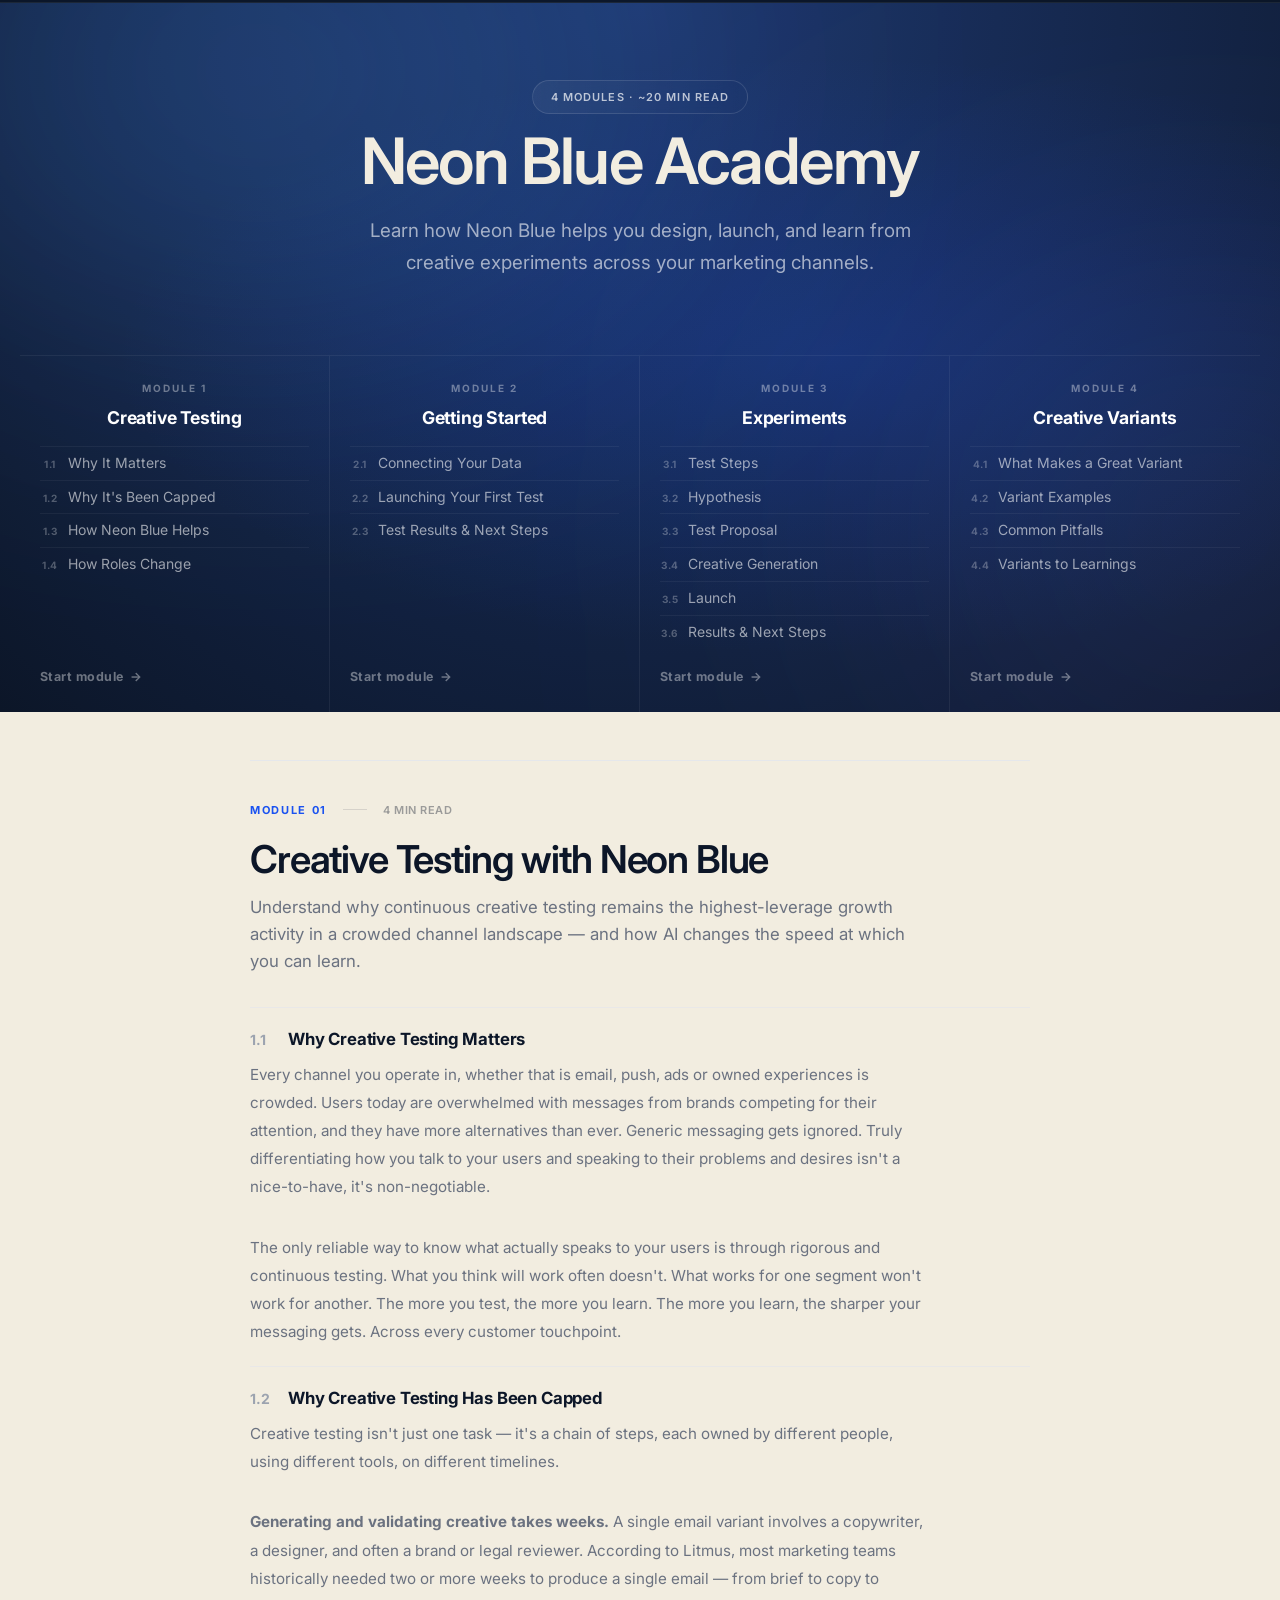
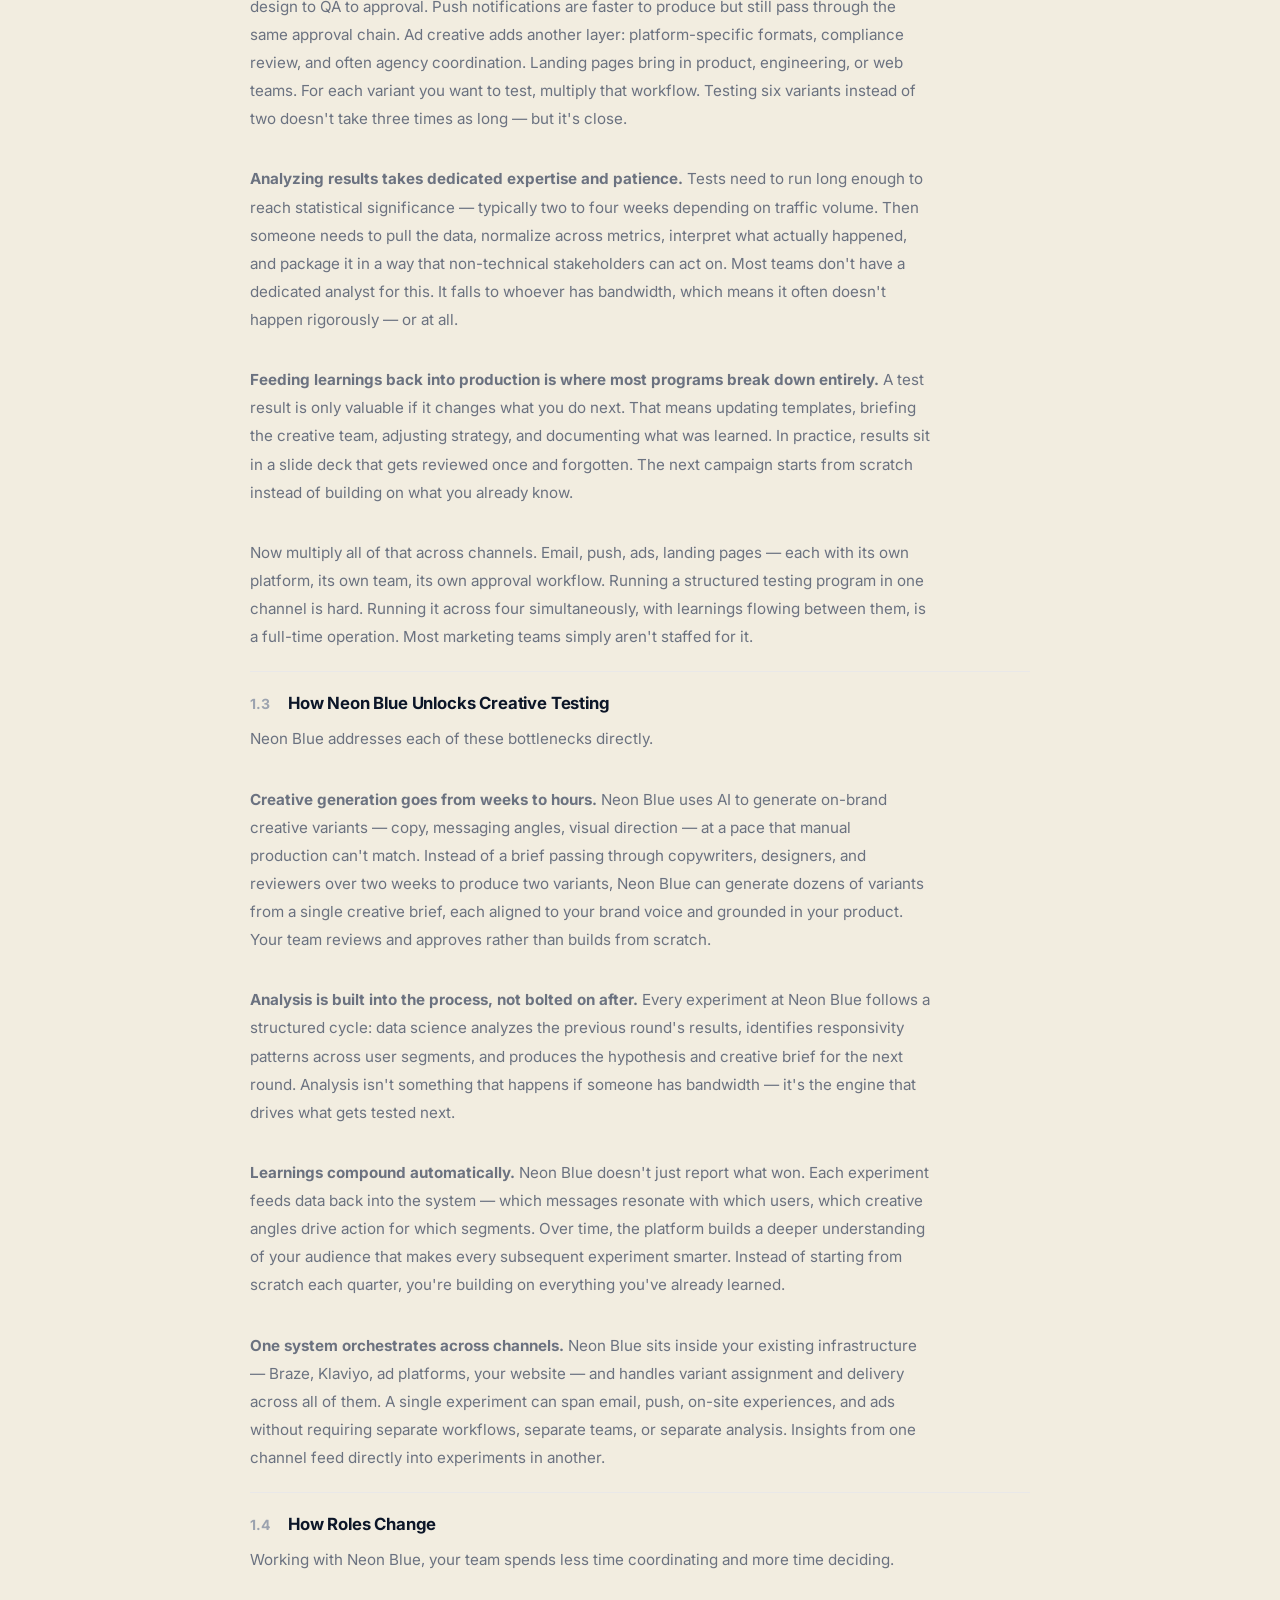
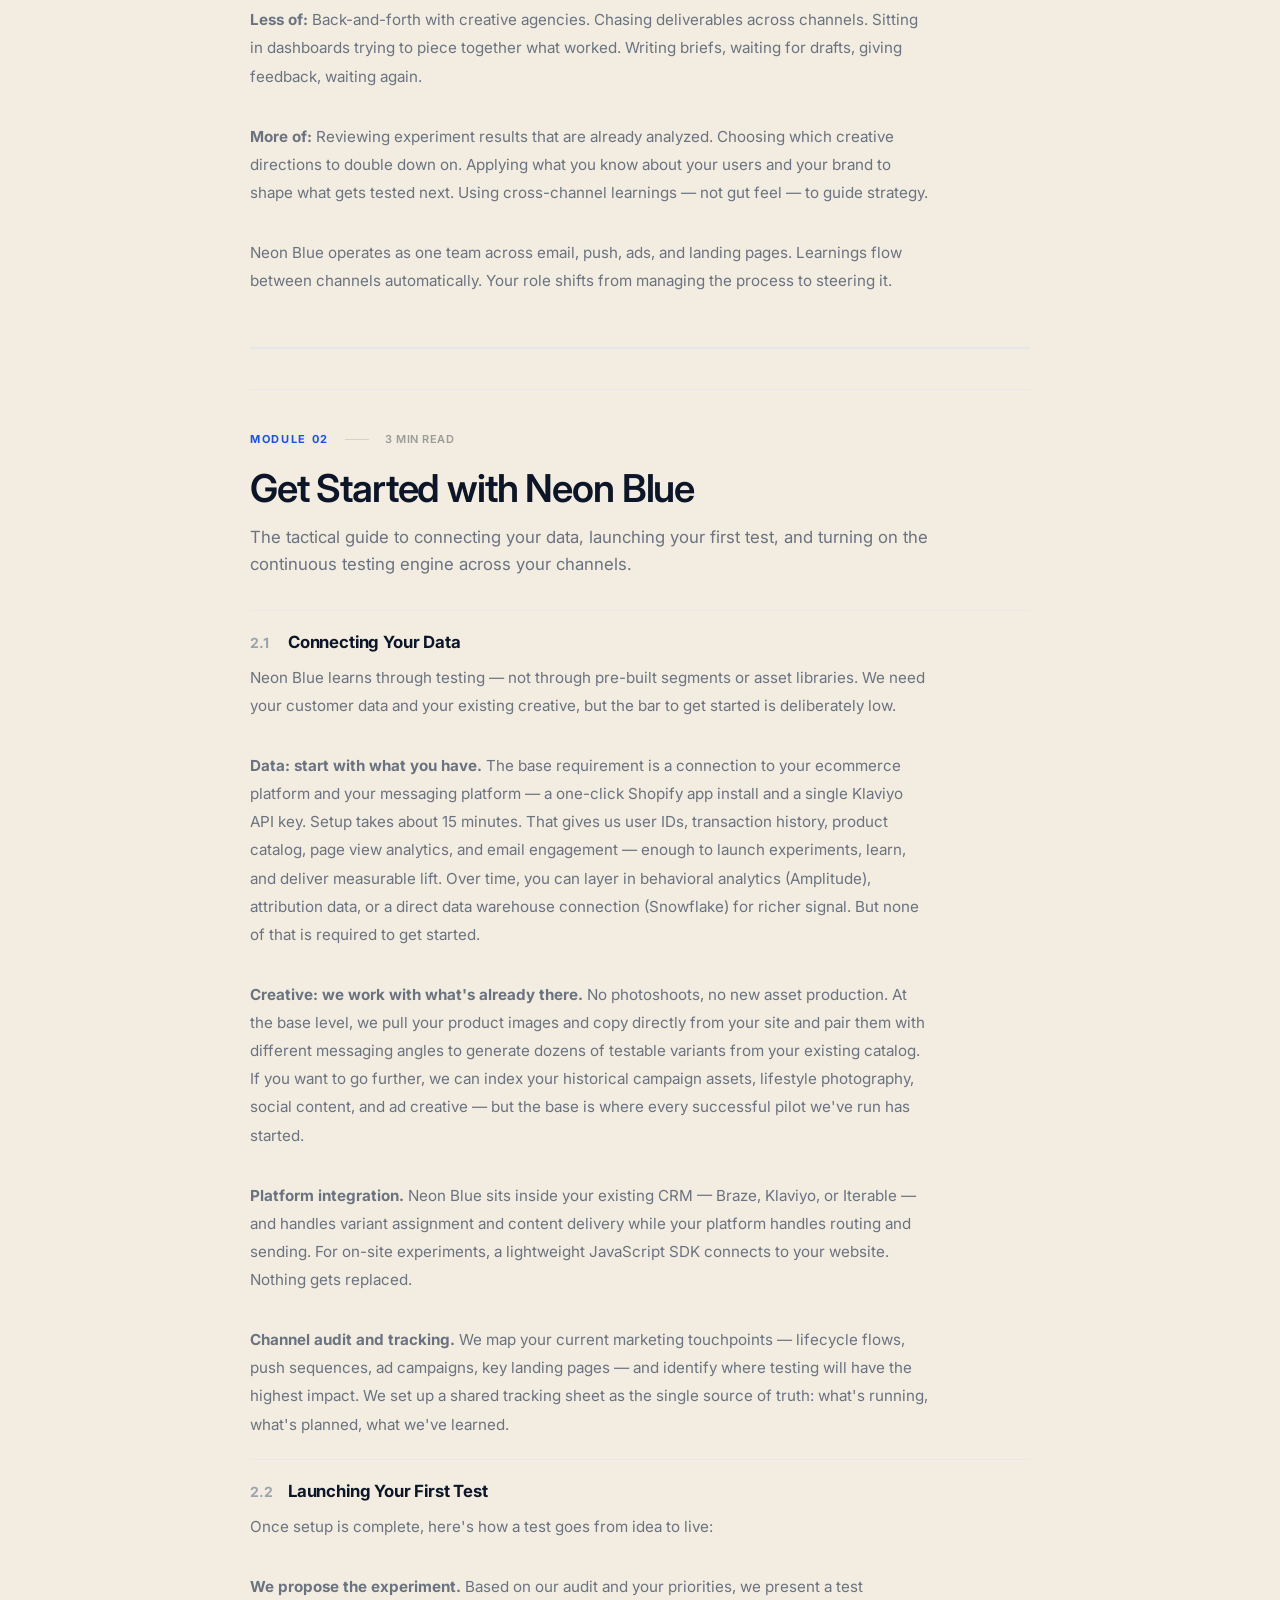
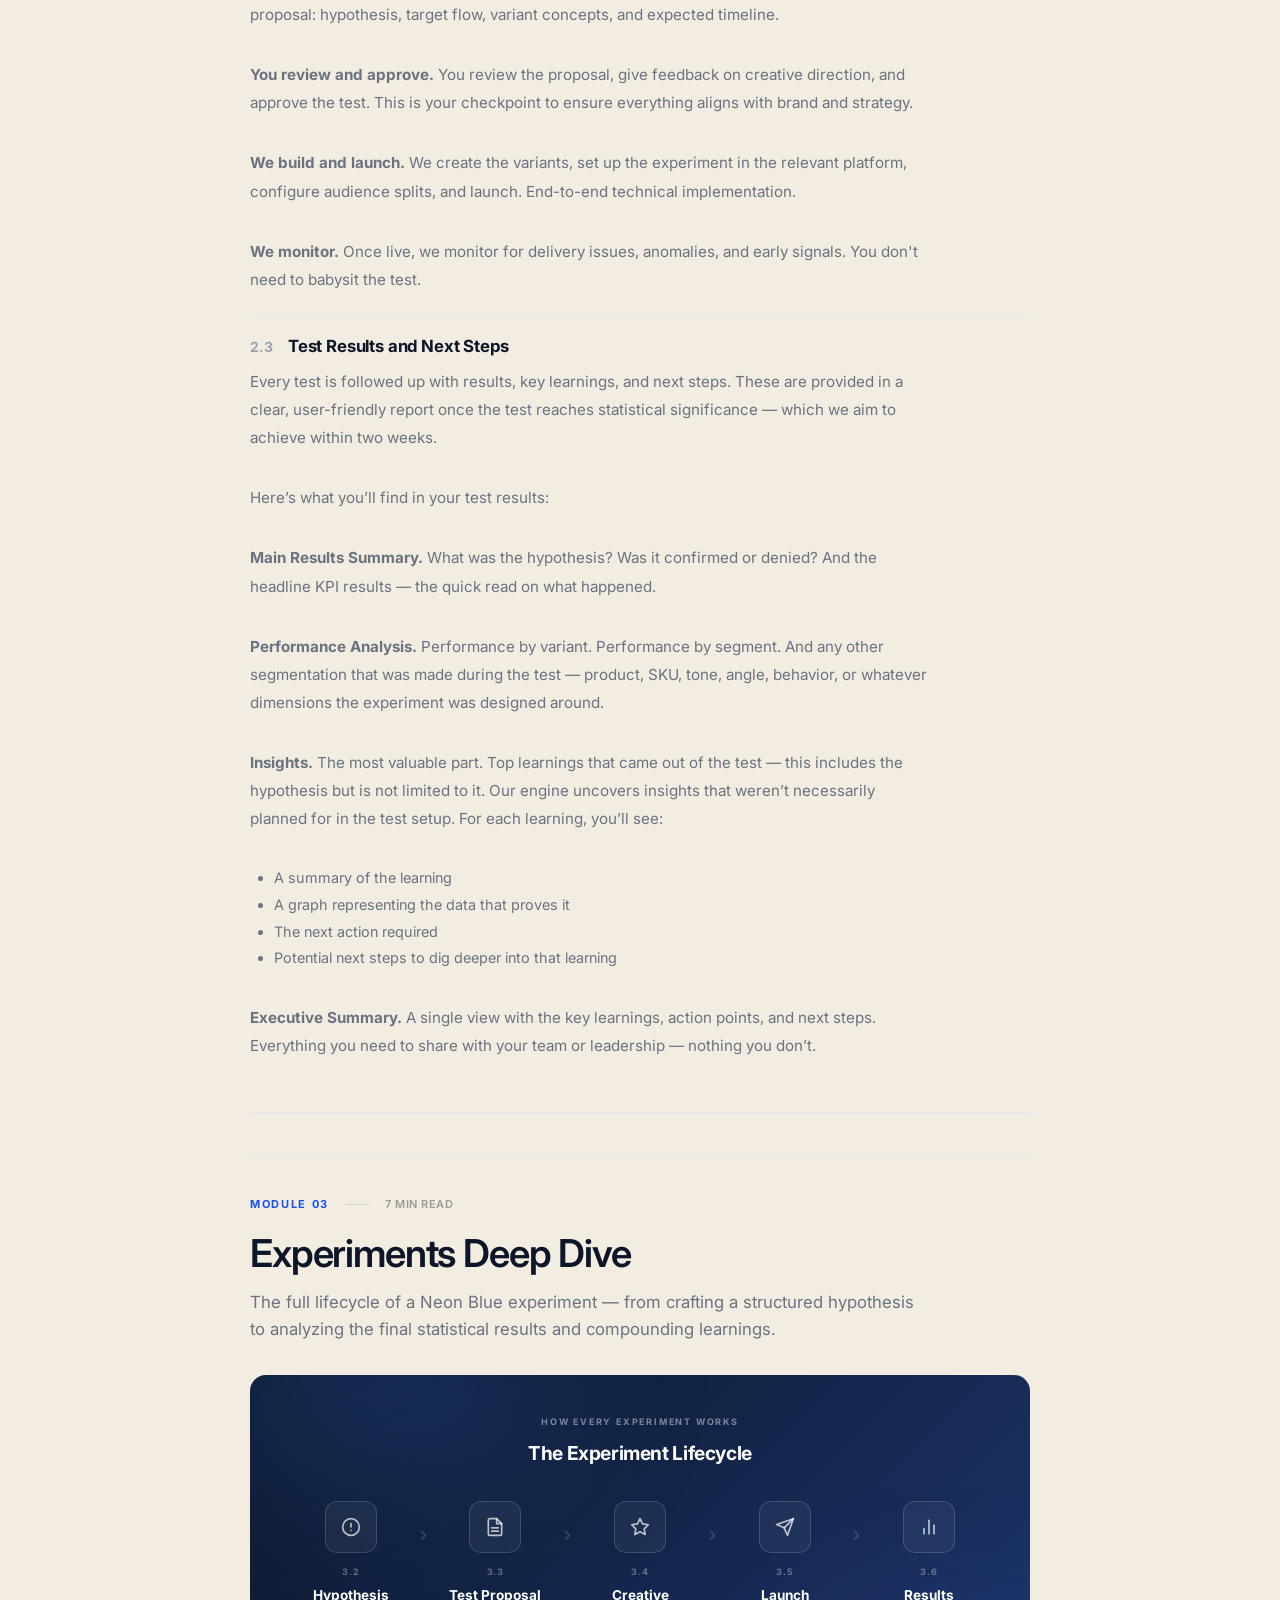
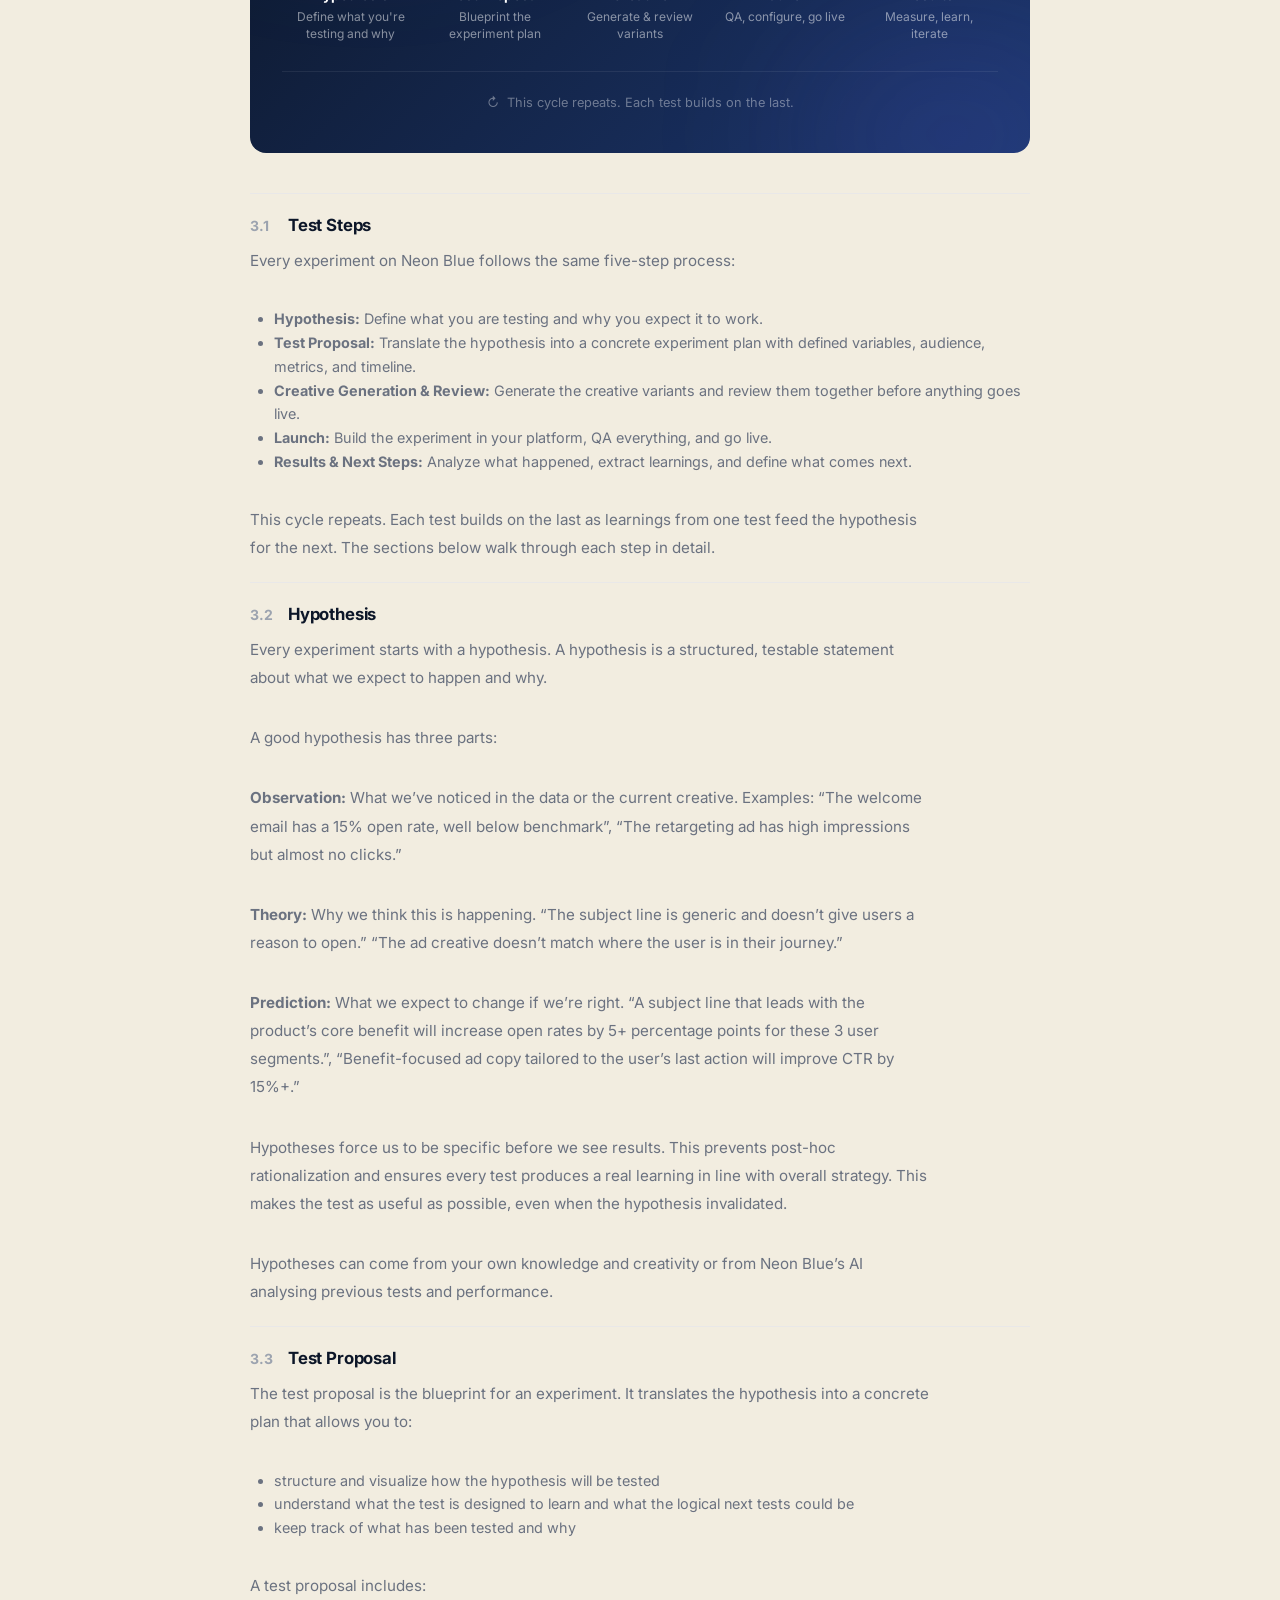
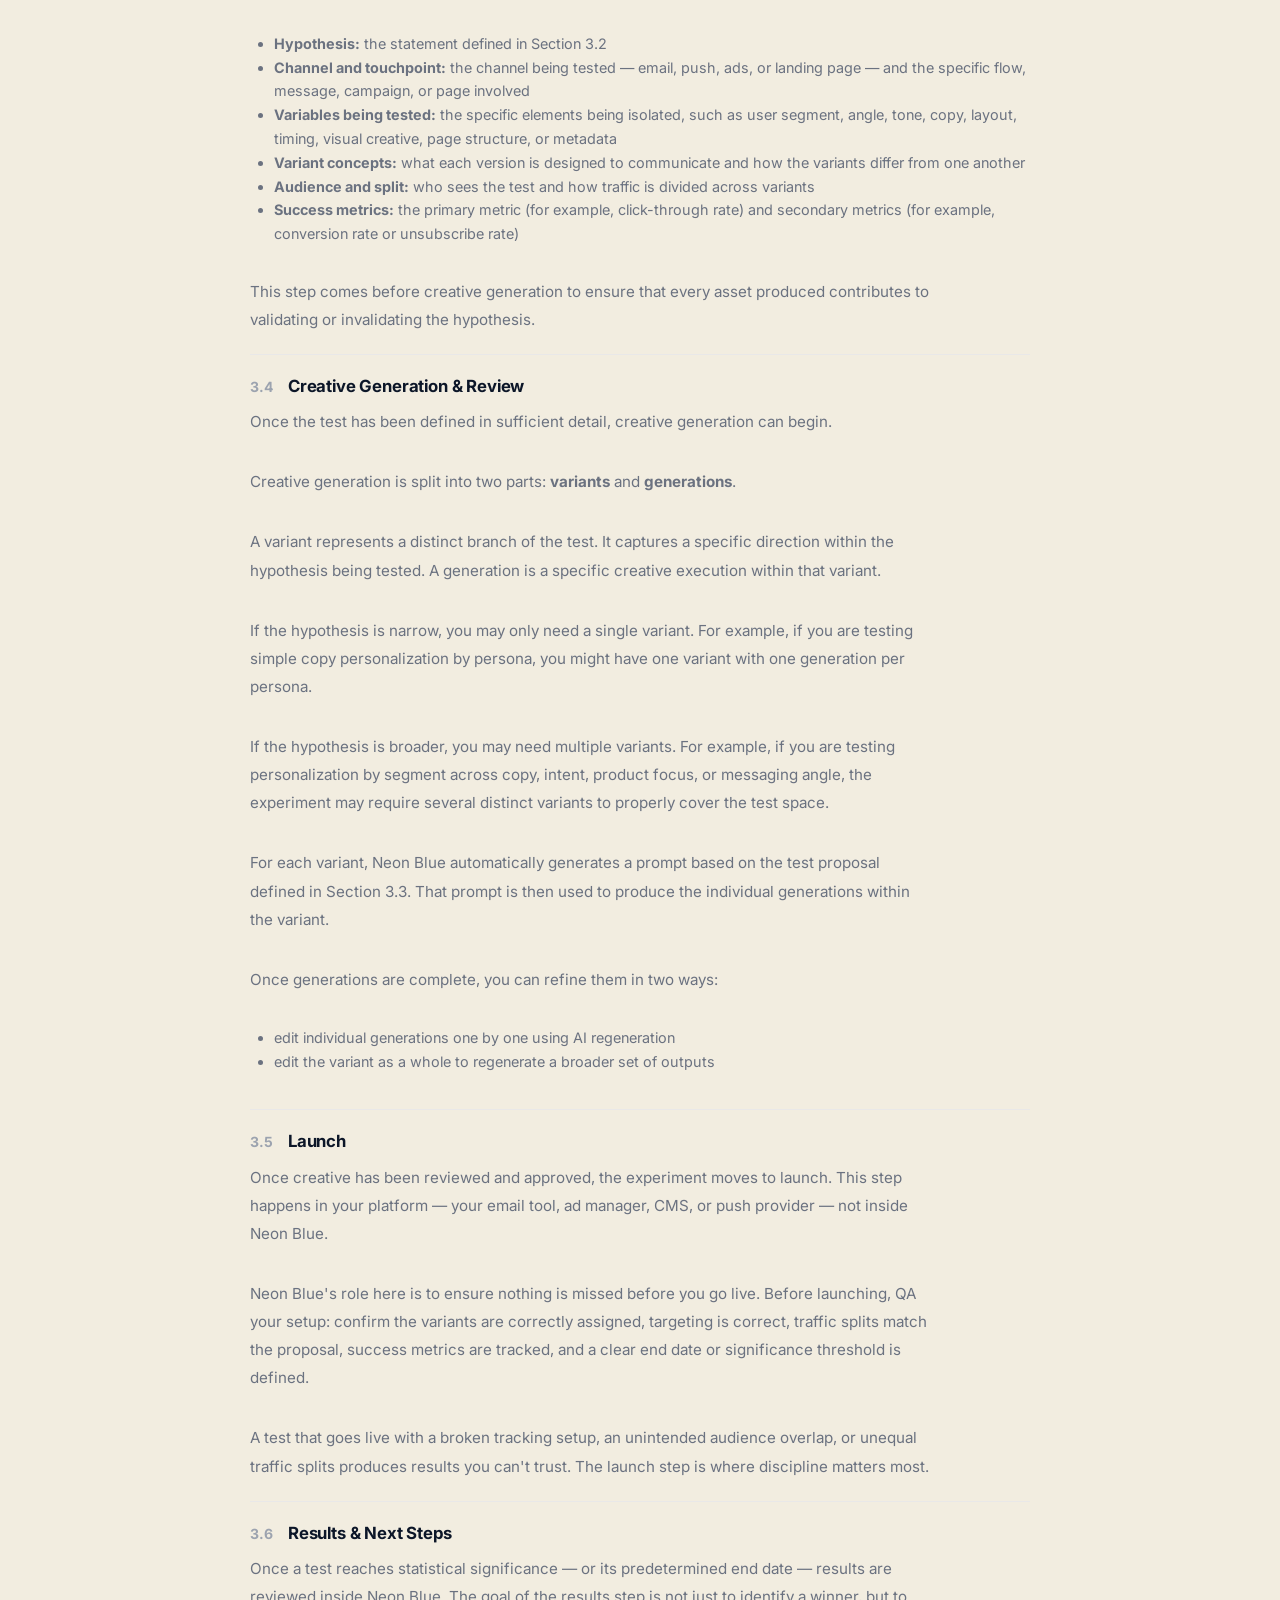
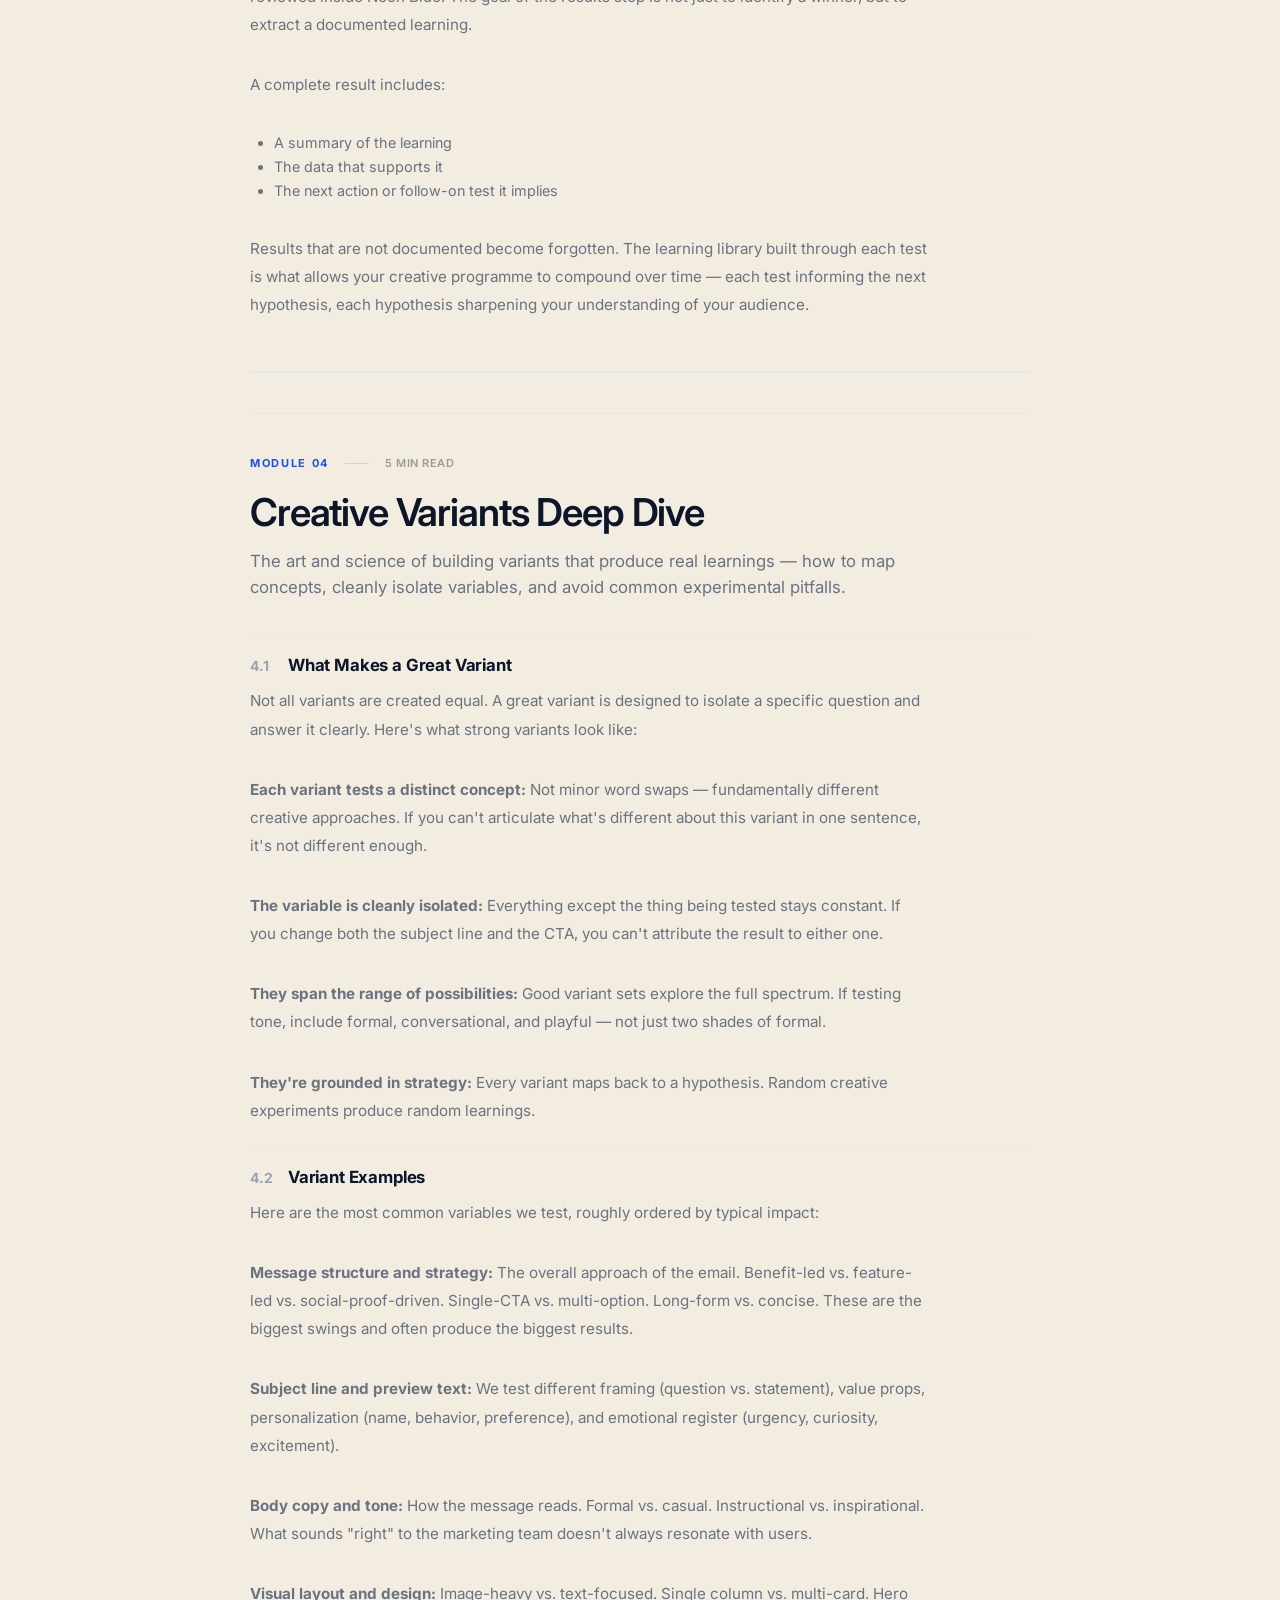
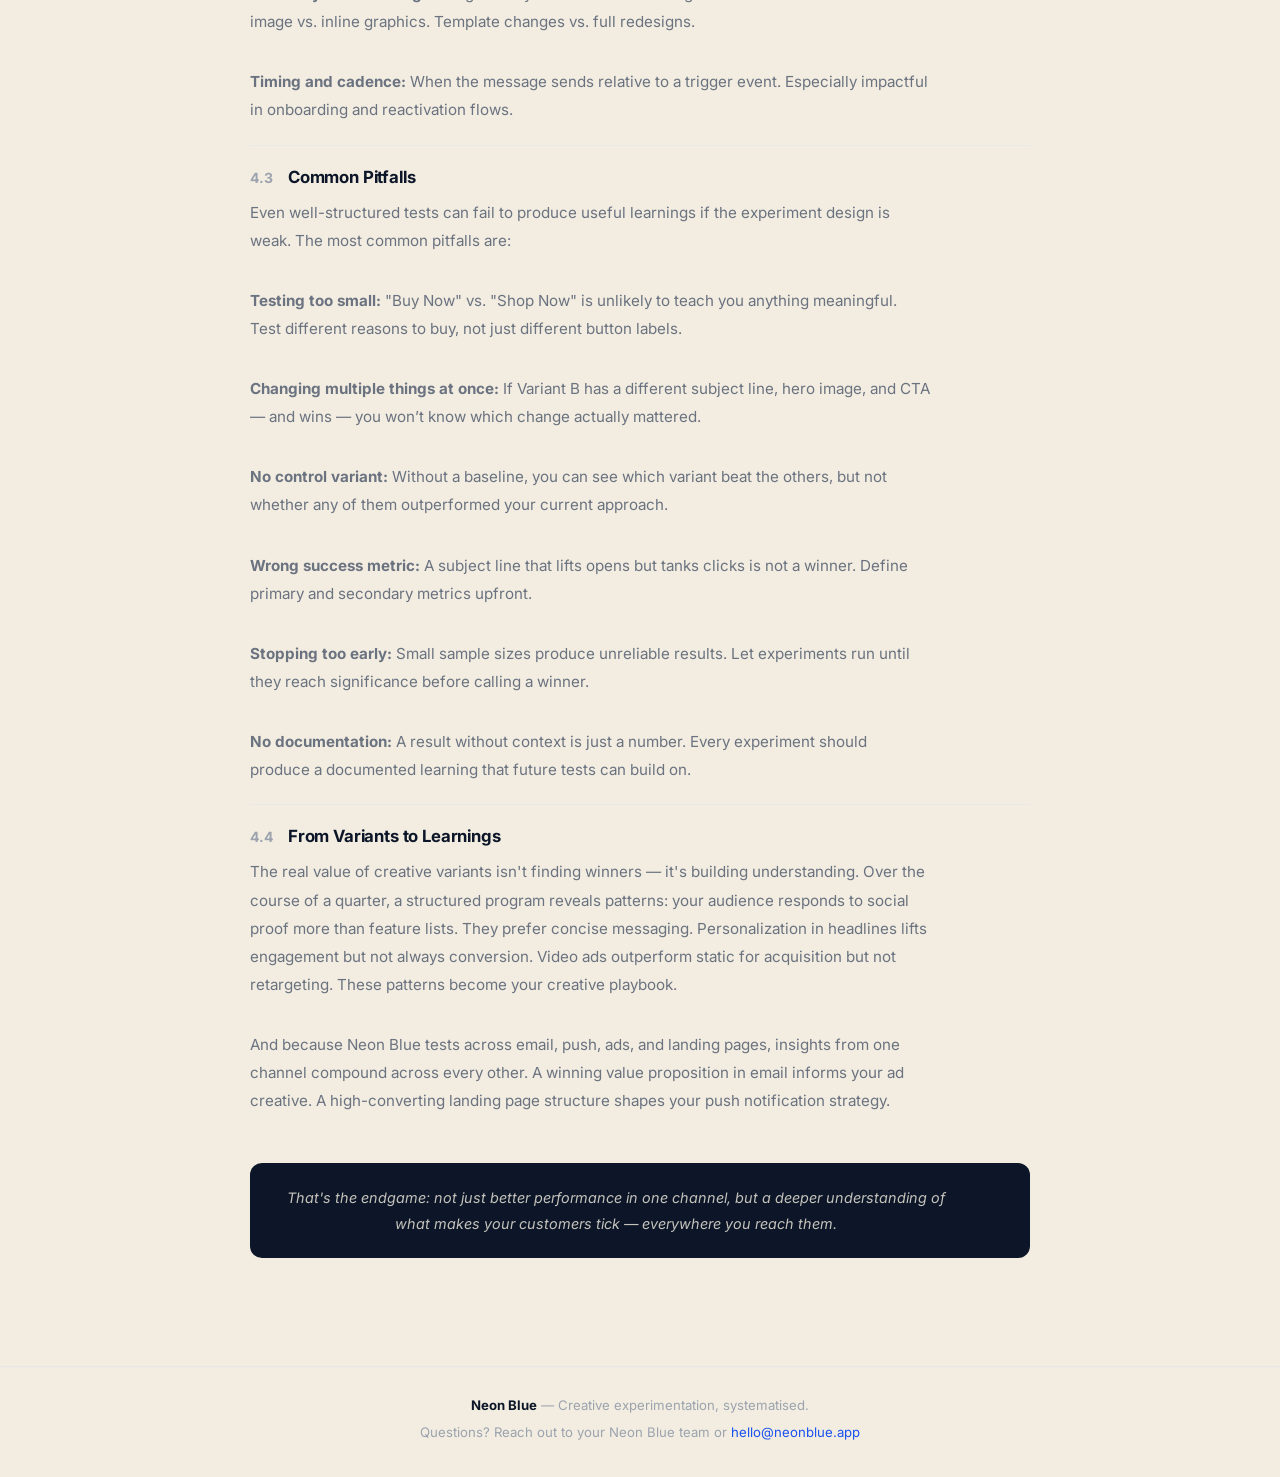
==== commit 03c454a3: "Fix: use root-relative CSS path for Vercel" ====
--- a/education/index.html
+++ b/education/index.html
@@ -5,7 +5,7 @@
     <meta charset="UTF-8">
     <meta name="viewport" content="width=device-width, initial-scale=1.0">
     <title>Neon Blue Academy</title>
-    <link rel="stylesheet" href="styles.css">
+    <link rel="stylesheet" href="/education/styles.css">
     <style>
         body {
             background: var(--nb-cream);
--- a/education/styles.css
+++ b/education/styles.css
@@ -0,0 +1,1230 @@
+/* =========================================
+   Neonblue Education Hub — Styles
+   Matched to neonblue.app design language
+   ========================================= */
+
+@import url('https://fonts.googleapis.com/css2?family=Anton&family=Playfair+Display:ital,wght@0,700;1,400;1,700&family=Inter:wght@300;400;500;600;700&display=swap');
+
+/* --- Root Variables --- */
+:root {
+    --nb-blue: #1A52F0;
+    --nb-blue-dk: #1240CC;
+    --nb-navy: #0C1628;
+    --nb-navy-2: #162035;
+    --nb-cream: #F2EDE0;
+    --nb-border: #E5E7EB;
+    --nb-gray: #6B7280;
+    --nb-gray-2: #9CA3AF;
+
+    /* Hero dark section */
+    --hero-bg: #1c366e;
+    --blue-glow: #3b82f6;
+    --indigo-glow: #6366f1;
+
+    --font-main: 'Inter', -apple-system, BlinkMacSystemFont, sans-serif;
+    --font-anton: 'Anton', sans-serif;
+    --font-serif: 'Playfair Display', serif;
+    --transition: all 0.3s cubic-bezier(0.25, 0.1, 0.25, 1.0);
+
+    --radius-pill: 9999px;
+    --radius-card: 16px;
+    --radius-sm: 10px;
+}
+
+/* --- Reset --- */
+*,
+*::before,
+*::after {
+    box-sizing: border-box;
+}
+
+body {
+    background-color: var(--nb-cream);
+    color: var(--nb-navy);
+    font-family: var(--font-main);
+    line-height: 1.65;
+    min-height: 100vh;
+    margin: 0;
+    -webkit-font-smoothing: antialiased;
+    -moz-osx-font-smoothing: grayscale;
+    overflow-x: hidden;
+}
+
+/* =========================================
+   Floating Pill Navbar
+   ========================================= */
+.edu-nav-wrap {
+    position: fixed;
+    top: 16px;
+    left: 50%;
+    transform: translateX(-50%);
+    z-index: 100;
+    width: 100%;
+    max-width: 860px;
+    padding: 0 16px;
+}
+
+.edu-nav {
+    background: rgba(242, 237, 224, 0.85);
+    backdrop-filter: blur(20px);
+    -webkit-backdrop-filter: blur(20px);
+    border: 1px solid rgba(229, 231, 235, 0.6);
+    border-radius: var(--radius-pill);
+    height: 52px;
+    padding: 0 24px;
+    display: flex;
+    align-items: center;
+    justify-content: space-between;
+    box-shadow: 0 8px 30px rgba(0, 0, 0, 0.06);
+}
+
+/* Inside a hero (dark bg) the nav stays cream-ish but more translucent */
+.hero-section .edu-nav-wrap {
+    /* no change needed — cream pill looks great on dark bg too */
+}
+
+.nav-logo {
+    font-family: var(--font-anton);
+    font-size: 18px;
+    letter-spacing: 0.15em;
+    color: var(--nb-blue);
+    text-decoration: none;
+}
+
+.nav-links {
+    display: flex;
+    align-items: center;
+    gap: 8px;
+}
+
+.nav-links a {
+    font-size: 10px;
+    font-weight: 700;
+    letter-spacing: 0.18em;
+    text-transform: uppercase;
+    color: rgba(12, 22, 40, 0.6);
+    text-decoration: none;
+    padding: 6px 12px;
+    border-radius: var(--radius-pill);
+    transition: var(--transition);
+}
+
+.nav-links a:hover {
+    color: var(--nb-blue);
+}
+
+.nav-back {
+    display: inline-flex;
+    align-items: center;
+    gap: 6px;
+    font-size: 10px;
+    font-weight: 700;
+    letter-spacing: 0.18em;
+    text-transform: uppercase;
+    color: rgba(12, 22, 40, 0.6);
+    text-decoration: none;
+    padding: 7px 16px;
+    border-radius: var(--radius-pill);
+    background: var(--nb-navy);
+    color: white;
+    transition: var(--transition);
+}
+
+.nav-back:hover {
+    background: var(--nb-blue);
+}
+
+.nav-back svg {
+    width: 13px;
+    height: 13px;
+}
+
+/* =========================================
+   Layout
+   ========================================= */
+.page-wrap {
+    position: relative;
+}
+
+.container {
+    max-width: 1100px;
+    margin: 0 auto;
+    padding: 0 32px;
+}
+
+/* =========================================
+   Hero Section (dark navy — matches website)
+   ========================================= */
+.edu-hero {
+    background: var(--hero-bg);
+    padding: 88px 0 80px;
+    /* top pad accounts for floating nav */
+    position: relative;
+    overflow: hidden;
+}
+
+/* Background grid + glows */
+.hero-bg-effects {
+    position: absolute;
+    inset: 0;
+    pointer-events: none;
+    z-index: 0;
+}
+
+.hero-grid {
+    position: absolute;
+    inset: 0;
+    background-image: url("data:image/svg+xml,%3Csvg width='24' height='24' xmlns='http://www.w3.org/2000/svg'%3E%3Ccircle cx='1' cy='1' r='1' fill='rgba(255,255,255,0.025)'/%3E%3C/svg%3E");
+    background-size: 24px 24px;
+    opacity: 0.5;
+}
+
+.hero-glow-1 {
+    position: absolute;
+    top: -20%;
+    left: -10%;
+    width: 60%;
+    height: 60%;
+    background: rgba(59, 130, 246, 0.4);
+    border-radius: 50%;
+    filter: blur(140px);
+    mix-blend-mode: screen;
+    opacity: 0.6;
+}
+
+.hero-glow-2 {
+    position: absolute;
+    top: 40%;
+    right: -20%;
+    width: 50%;
+    height: 70%;
+    background: rgba(99, 102, 241, 0.3);
+    border-radius: 50%;
+    filter: blur(160px);
+    mix-blend-mode: screen;
+    opacity: 0.5;
+}
+
+.edu-hero .inner {
+    position: relative;
+    z-index: 1;
+    text-align: center;
+}
+
+/* Hero badge */
+.hero-badge {
+    display: inline-flex;
+    align-items: center;
+    gap: 10px;
+    border: 1px solid rgba(255, 255, 255, 0.12);
+    border-radius: var(--radius-pill);
+    padding: 7px 18px;
+    font-size: 10px;
+    font-weight: 700;
+    letter-spacing: 0.2em;
+    text-transform: uppercase;
+    color: rgba(255, 255, 255, 0.55);
+    background: linear-gradient(90deg, rgba(255, 255, 255, 0.05), transparent);
+    backdrop-filter: blur(12px);
+    margin-bottom: 28px;
+}
+
+.hero-badge-dot {
+    width: 6px;
+    height: 6px;
+    border-radius: 50%;
+    background: rgba(255, 255, 255, 0.4);
+    box-shadow: 0 0 8px rgba(255, 255, 255, 0.5);
+}
+
+.edu-hero h1 {
+    font-size: clamp(2.6rem, 5vw, 4.2rem);
+    font-weight: 600;
+    letter-spacing: -0.025em;
+    line-height: 1.08;
+    color: var(--nb-cream);
+    margin: 0 0 20px;
+}
+
+.edu-hero .hero-sub {
+    font-size: 1.175rem;
+    color: rgba(255, 255, 255, 0.6);
+    max-width: 560px;
+    margin: 0 auto 40px;
+    line-height: 1.7;
+}
+
+/* CTA button — spinning gradient border, matches website */
+.hero-cta-wrap {
+    display: inline-flex;
+    justify-content: center;
+}
+
+.hero-cta {
+    position: relative;
+    display: inline-flex;
+    align-items: center;
+    justify-content: center;
+    padding: 2px;
+    border-radius: var(--radius-pill);
+    overflow: hidden;
+    text-decoration: none;
+    box-shadow: 0 10px 30px rgba(26, 82, 240, 0.25);
+    transition: transform 0.2s ease;
+}
+
+.hero-cta:hover {
+    transform: scale(1.04);
+}
+
+.hero-cta-border {
+    position: absolute;
+    inset: -1000%;
+    background: conic-gradient(from 90deg at 50% 50%, #0C1628 0%, #1A52F0 50%, #0C1628 100%);
+    animation: spin 4s linear infinite;
+}
+
+@keyframes spin {
+    to {
+        transform: rotate(360deg);
+    }
+}
+
+.hero-cta-inner {
+    position: relative;
+    display: inline-flex;
+    align-items: center;
+    gap: 8px;
+    font-family: var(--font-main);
+    font-size: 1rem;
+    font-weight: 700;
+    padding: 14px 36px;
+    border-radius: var(--radius-pill);
+    background: white;
+    color: var(--nb-navy);
+    transition: var(--transition);
+    white-space: nowrap;
+}
+
+.hero-cta:hover .hero-cta-inner {
+    background: var(--nb-blue);
+    color: white;
+}
+
+.hero-cta-inner svg {
+    width: 16px;
+    height: 16px;
+    transition: transform 0.2s ease;
+}
+
+.hero-cta:hover .hero-cta-inner svg {
+    transform: translateX(4px);
+}
+
+/* Bottom bar ("Test More. Learn Faster. Grow Revenue.") */
+.hero-bottom-bar {
+    margin-top: 64px;
+    padding: 0 16px;
+}
+
+.hero-bottom-bar-inner {
+    background: rgba(255, 255, 255, 0.03);
+    border: 1px solid rgba(255, 255, 255, 0.1);
+    border-radius: 16px;
+    backdrop-filter: blur(20px);
+    position: relative;
+    overflow: hidden;
+}
+
+.hero-bottom-bar-inner::before {
+    content: '';
+    position: absolute;
+    top: 0;
+    left: 0;
+    right: 0;
+    height: 1px;
+    background: linear-gradient(90deg, transparent, rgba(255, 255, 255, 0.2), transparent);
+}
+
+.hero-bar-grid {
+    display: grid;
+    grid-template-columns: repeat(4, 1fr);
+    divide: rgba(255, 255, 255, 0.1);
+}
+
+@media (max-width: 640px) {
+    .hero-bar-grid {
+        grid-template-columns: repeat(2, 1fr);
+    }
+}
+
+.hero-bar-item {
+    padding: 20px 16px;
+    text-align: center;
+    border-right: 1px solid rgba(255, 255, 255, 0.08);
+}
+
+.hero-bar-item:last-child {
+    border-right: none;
+}
+
+.hero-bar-item p {
+    font-size: clamp(0.95rem, 1.8vw, 1.3rem);
+    font-weight: 700;
+    color: var(--nb-cream);
+    letter-spacing: -0.02em;
+    margin: 0;
+}
+
+.hero-bar-item p.glow {
+    color: var(--nb-cream);
+    text-shadow: 0 0 12px rgba(26, 82, 240, 0.6);
+    -webkit-text-stroke: 0.4px var(--nb-blue);
+}
+
+/* =========================================
+   Module Grid (landing page)
+   ========================================= */
+.module-grid-section {
+    background: var(--nb-cream);
+    padding: 80px 0 120px;
+}
+
+.section-eyebrow {
+    font-size: 10px;
+    font-weight: 700;
+    letter-spacing: 0.2em;
+    text-transform: uppercase;
+    color: var(--nb-blue);
+    margin-bottom: 12px;
+    text-align: center;
+}
+
+.section-title {
+    font-size: clamp(1.6rem, 3vw, 2.25rem);
+    font-weight: 700;
+    letter-spacing: -0.025em;
+    color: var(--nb-navy);
+    text-align: center;
+    margin-bottom: 48px;
+}
+
+.module-grid {
+    display: grid;
+    grid-template-columns: repeat(2, 1fr);
+    gap: 20px;
+}
+
+@media (max-width: 768px) {
+    .module-grid {
+        grid-template-columns: 1fr;
+    }
+}
+
+.module-card {
+    text-decoration: none;
+    color: inherit;
+    display: flex;
+    flex-direction: column;
+    padding: 32px;
+    background: white;
+    border: 1px solid var(--nb-border);
+    border-radius: var(--radius-card);
+    transition: var(--transition);
+    cursor: pointer;
+}
+
+.module-card:hover {
+    border-color: rgba(26, 82, 240, 0.35);
+    box-shadow: 0 12px 40px rgba(26, 82, 240, 0.1), 0 2px 8px rgba(0, 0, 0, 0.04);
+    transform: translateY(-4px);
+}
+
+.module-number {
+    font-size: 10px;
+    font-weight: 700;
+    letter-spacing: 0.18em;
+    text-transform: uppercase;
+    color: var(--nb-blue);
+    margin-bottom: 16px;
+}
+
+.module-icon-wrap {
+    width: 48px;
+    height: 48px;
+    border-radius: 12px;
+    background: rgba(26, 82, 240, 0.07);
+    border: 1px solid rgba(26, 82, 240, 0.15);
+    display: flex;
+    align-items: center;
+    justify-content: center;
+    margin-bottom: 20px;
+    transition: var(--transition);
+}
+
+.module-card:hover .module-icon-wrap {
+    background: rgba(26, 82, 240, 0.12);
+    border-color: rgba(26, 82, 240, 0.3);
+}
+
+.module-icon-wrap svg {
+    width: 22px;
+    height: 22px;
+    color: var(--nb-blue);
+    stroke-width: 1.8;
+}
+
+.module-card h2 {
+    font-size: 1.2rem;
+    font-weight: 700;
+    color: var(--nb-navy);
+    letter-spacing: -0.02em;
+    margin-bottom: 12px;
+    line-height: 1.25;
+}
+
+.module-card>p {
+    font-size: 0.925rem;
+    line-height: 1.7;
+    color: var(--nb-gray);
+    flex-grow: 1;
+    margin-bottom: 28px;
+}
+
+.module-card-link {
+    display: inline-flex;
+    align-items: center;
+    gap: 6px;
+    font-size: 0.85rem;
+    font-weight: 700;
+    color: var(--nb-blue);
+    letter-spacing: 0.02em;
+    transition: gap 0.2s ease;
+}
+
+.module-card:hover .module-card-link {
+    gap: 10px;
+}
+
+.module-card-link svg {
+    width: 14px;
+    height: 14px;
+}
+
+/* =========================================
+   Module Page Layout
+   ========================================= */
+.module-page {
+    background: var(--nb-cream);
+    min-height: 100vh;
+}
+
+/* Spacer for the fixed nav */
+.nav-spacer {
+    height: 80px;
+}
+
+.module-layout {
+    display: grid;
+    grid-template-columns: 240px 1fr;
+    gap: 56px;
+    padding: 48px 0 120px;
+    align-items: start;
+}
+
+@media (max-width: 960px) {
+    .module-layout {
+        grid-template-columns: 1fr;
+    }
+
+    .module-sidebar {
+        display: none;
+    }
+}
+
+/* --------- Sidebar --------- */
+.module-sidebar {
+    position: sticky;
+    top: 88px;
+}
+
+.sidebar-title {
+    font-size: 10px;
+    font-weight: 700;
+    letter-spacing: 0.18em;
+    text-transform: uppercase;
+    color: var(--nb-gray-2);
+    margin-bottom: 14px;
+    padding: 0 10px;
+}
+
+.sidebar-nav {
+    list-style: none;
+    padding: 0;
+    margin: 0;
+    display: flex;
+    flex-direction: column;
+    gap: 2px;
+}
+
+.sidebar-nav a {
+    display: flex;
+    align-items: flex-start;
+    gap: 10px;
+    padding: 9px 10px;
+    border-radius: var(--radius-sm);
+    text-decoration: none;
+    color: var(--nb-gray);
+    font-size: 0.85rem;
+    font-weight: 500;
+    line-height: 1.4;
+    transition: var(--transition);
+    border: 1px solid transparent;
+}
+
+.sidebar-nav a:hover {
+    color: var(--nb-navy);
+    background: rgba(12, 22, 40, 0.05);
+}
+
+.sidebar-nav a.active {
+    color: var(--nb-blue);
+    background: rgba(26, 82, 240, 0.07);
+    border-color: rgba(26, 82, 240, 0.2);
+}
+
+.sidebar-num {
+    font-size: 10px;
+    font-weight: 700;
+    color: var(--nb-gray-2);
+    min-width: 16px;
+    padding-top: 2px;
+}
+
+.sidebar-nav a.active .sidebar-num {
+    color: var(--nb-blue);
+}
+
+.sidebar-divider {
+    height: 1px;
+    background: var(--nb-border);
+    margin: 14px 0;
+}
+
+.sidebar-module-link {
+    display: flex;
+    align-items: center;
+    gap: 7px;
+    padding: 8px 10px;
+    border-radius: var(--radius-sm);
+    text-decoration: none;
+    color: var(--nb-gray-2);
+    font-size: 0.8rem;
+    font-weight: 500;
+    transition: var(--transition);
+}
+
+.sidebar-module-link:hover {
+    color: var(--nb-gray);
+}
+
+.sidebar-module-link svg {
+    width: 12px;
+    height: 12px;
+}
+
+/* --------- Module Hero (within module pages) --------- */
+.module-hero {
+    margin-bottom: 56px;
+    padding-bottom: 40px;
+    border-bottom: 1px solid var(--nb-border);
+}
+
+.module-badge {
+    display: inline-flex;
+    align-items: center;
+    gap: 8px;
+    font-size: 10px;
+    font-weight: 700;
+    letter-spacing: 0.15em;
+    text-transform: uppercase;
+    color: var(--nb-blue);
+    background: rgba(26, 82, 240, 0.08);
+    border: 1px solid rgba(26, 82, 240, 0.2);
+    border-radius: var(--radius-pill);
+    padding: 6px 14px;
+    margin-bottom: 20px;
+}
+
+.module-hero h1 {
+    font-size: clamp(2rem, 4vw, 3rem);
+    font-weight: 700;
+    letter-spacing: -0.03em;
+    color: var(--nb-navy);
+    margin-bottom: 14px;
+    line-height: 1.1;
+}
+
+.module-hero .subtitle {
+    font-size: 1.1rem;
+    color: var(--nb-gray);
+    max-width: 560px;
+    line-height: 1.7;
+}
+
+/* --------- Content Sections --------- */
+.content-section {
+    padding: 44px 0;
+    border-bottom: 1px solid var(--nb-border);
+}
+
+.content-section:last-of-type {
+    border-bottom: none;
+}
+
+.section-label {
+    font-size: 10px;
+    font-weight: 700;
+    text-transform: uppercase;
+    letter-spacing: 0.18em;
+    color: var(--nb-blue);
+    margin-bottom: 10px;
+}
+
+.section-heading {
+    font-size: 1.4rem;
+    font-weight: 700;
+    color: var(--nb-navy);
+    margin-bottom: 20px;
+    letter-spacing: -0.02em;
+    line-height: 1.2;
+}
+
+.section-body {
+    display: flex;
+    flex-direction: column;
+    gap: 16px;
+}
+
+.section-body p {
+    font-size: 0.975rem;
+    color: var(--nb-gray);
+    line-height: 1.8;
+    margin: 0;
+}
+
+/* --------- Takeaway Box --------- */
+.takeaway-box {
+    margin-top: 28px;
+    padding: 20px 24px;
+    background: rgba(26, 82, 240, 0.06);
+    border: 1px solid rgba(26, 82, 240, 0.2);
+    border-left: 3px solid var(--nb-blue);
+    border-radius: 12px;
+}
+
+.takeaway-label {
+    font-size: 10px;
+    font-weight: 700;
+    text-transform: uppercase;
+    letter-spacing: 0.15em;
+    color: var(--nb-blue);
+    margin-bottom: 8px;
+}
+
+.takeaway-box p {
+    font-size: 0.925rem;
+    color: var(--nb-navy-2);
+    line-height: 1.7;
+    font-style: italic;
+    margin: 0;
+}
+
+/* --------- Pillar Cards --------- */
+.pillar-grid {
+    display: grid;
+    grid-template-columns: repeat(3, 1fr);
+    gap: 16px;
+    margin-top: 28px;
+}
+
+@media (max-width: 860px) {
+    .pillar-grid {
+        grid-template-columns: 1fr;
+    }
+}
+
+.pillar-card {
+    padding: 24px;
+    background: white;
+    border: 1px solid var(--nb-border);
+    border-radius: 14px;
+    transition: var(--transition);
+}
+
+.pillar-card:hover {
+    border-color: rgba(26, 82, 240, 0.2);
+    box-shadow: 0 4px 16px rgba(0, 0, 0, 0.05);
+}
+
+.pillar-card h4 {
+    font-size: 0.9rem;
+    font-weight: 700;
+    color: var(--nb-navy);
+    margin-bottom: 8px;
+    letter-spacing: -0.01em;
+    line-height: 1.3;
+}
+
+.pillar-card p {
+    font-size: 0.875rem;
+    color: var(--nb-gray);
+    line-height: 1.7;
+    margin: 0;
+}
+
+/* --------- Role Grid --------- */
+.role-grid {
+    display: grid;
+    grid-template-columns: 1fr 1fr;
+    gap: 16px;
+    margin-top: 28px;
+}
+
+@media (max-width: 680px) {
+    .role-grid {
+        grid-template-columns: 1fr;
+    }
+}
+
+.role-card {
+    padding: 24px;
+    background: white;
+    border: 1px solid var(--nb-border);
+    border-radius: 14px;
+}
+
+.role-card h4 {
+    font-size: 10px;
+    font-weight: 700;
+    text-transform: uppercase;
+    letter-spacing: 0.15em;
+    color: var(--nb-blue);
+    margin-bottom: 14px;
+}
+
+.role-list {
+    list-style: none;
+    padding: 0;
+    margin: 0;
+    display: flex;
+    flex-direction: column;
+    gap: 9px;
+}
+
+.role-list li {
+    font-size: 0.875rem;
+    color: var(--nb-gray);
+    padding-left: 16px;
+    position: relative;
+    line-height: 1.5;
+}
+
+.role-list li::before {
+    content: '';
+    position: absolute;
+    left: 0;
+    top: 8px;
+    width: 5px;
+    height: 5px;
+    border-radius: 50%;
+    background: var(--nb-blue);
+    opacity: 0.3;
+}
+
+.role-card.both-card h4 {
+    color: #7c3aed;
+}
+
+.role-card.both-card .role-list li::before {
+    background: #7c3aed;
+}
+
+/* --------- Numbered Steps --------- */
+.steps-list {
+    display: flex;
+    flex-direction: column;
+    gap: 16px;
+    margin-top: 20px;
+}
+
+.step-item {
+    display: flex;
+    gap: 18px;
+    align-items: flex-start;
+    padding: 20px 24px;
+    background: white;
+    border: 1px solid var(--nb-border);
+    border-radius: 14px;
+    transition: var(--transition);
+}
+
+.step-item:hover {
+    border-color: rgba(26, 82, 240, 0.25);
+    box-shadow: 0 4px 16px rgba(0, 0, 0, 0.04);
+}
+
+.step-number {
+    flex-shrink: 0;
+    width: 32px;
+    height: 32px;
+    background: var(--nb-blue);
+    border-radius: 50%;
+    display: flex;
+    align-items: center;
+    justify-content: center;
+    font-size: 0.8rem;
+    font-weight: 700;
+    color: white;
+}
+
+.step-content h4 {
+    font-size: 0.95rem;
+    font-weight: 700;
+    color: var(--nb-navy);
+    margin-bottom: 5px;
+    letter-spacing: -0.01em;
+}
+
+.step-content p {
+    font-size: 0.875rem;
+    color: var(--nb-gray);
+    line-height: 1.7;
+    margin: 0;
+}
+
+/* --------- Hypothesis --------- */
+.hyp-grid {
+    display: flex;
+    flex-direction: column;
+    gap: 12px;
+    margin-top: 20px;
+}
+
+.hyp-item {
+    display: flex;
+    gap: 16px;
+    padding: 20px 24px;
+    background: white;
+    border: 1px solid var(--nb-border);
+    border-radius: 14px;
+}
+
+.hyp-index {
+    flex-shrink: 0;
+    font-size: 1.4rem;
+    font-weight: 800;
+    color: rgba(26, 82, 240, 0.25);
+    line-height: 1;
+    padding-top: 2px;
+    font-variant-numeric: tabular-nums;
+}
+
+.hyp-item h4 {
+    font-size: 0.875rem;
+    font-weight: 700;
+    color: var(--nb-navy);
+    margin-bottom: 5px;
+    letter-spacing: 0;
+    line-height: 1.3;
+}
+
+.hyp-item p {
+    font-size: 0.85rem;
+    color: var(--nb-gray);
+    line-height: 1.65;
+    margin: 0;
+}
+
+/* --------- Spec List --------- */
+.spec-list {
+    display: flex;
+    flex-direction: column;
+    gap: 12px;
+    margin-top: 24px;
+}
+
+.spec-list-item {
+    display: flex;
+    gap: 12px;
+    align-items: flex-start;
+    font-size: 0.912rem;
+    color: var(--nb-gray);
+    line-height: 1.7;
+    padding: 14px 18px;
+    background: white;
+    border: 1px solid var(--nb-border);
+    border-radius: 10px;
+}
+
+.spec-bullet {
+    flex-shrink: 0;
+    margin-top: 7px;
+    width: 5px;
+    height: 5px;
+    border-radius: 50%;
+    background: var(--nb-blue);
+    opacity: 0.4;
+}
+
+.spec-list-item strong {
+    color: var(--nb-navy);
+    font-weight: 600;
+}
+
+.spec-list-item p {
+    margin: 0;
+    color: inherit;
+}
+
+/* --------- Pitfall Cards --------- */
+.pitfall-grid {
+    display: grid;
+    grid-template-columns: repeat(2, 1fr);
+    gap: 14px;
+    margin-top: 24px;
+}
+
+@media (max-width: 680px) {
+    .pitfall-grid {
+        grid-template-columns: 1fr;
+    }
+}
+
+.pitfall-card {
+    padding: 20px 22px;
+    background: #FEF2F2;
+    border: 1px solid rgba(239, 68, 68, 0.15);
+    border-radius: 12px;
+}
+
+.pitfall-card h4 {
+    font-size: 0.875rem;
+    font-weight: 700;
+    color: #991B1B;
+    margin-bottom: 6px;
+    letter-spacing: 0;
+}
+
+.pitfall-card p {
+    font-size: 0.85rem;
+    color: #7F1D1D;
+    opacity: 0.75;
+    line-height: 1.65;
+    margin: 0;
+}
+
+/* --------- Variable List --------- */
+.var-list {
+    display: flex;
+    flex-direction: column;
+    gap: 16px;
+    margin-top: 24px;
+}
+
+.var-item {
+    padding: 18px 22px;
+    background: white;
+    border: 1px solid var(--nb-border);
+    border-radius: 12px;
+}
+
+.var-item h4 {
+    font-size: 0.875rem;
+    font-weight: 700;
+    color: var(--nb-navy);
+    margin-bottom: 6px;
+    letter-spacing: 0;
+}
+
+.var-item p {
+    font-size: 0.875rem;
+    color: var(--nb-gray);
+    line-height: 1.7;
+    margin: 0;
+}
+
+/* --------- Insight / Closing Box --------- */
+.insight-box {
+    margin-top: 28px;
+    padding: 28px 32px;
+    background: var(--nb-navy);
+    border-radius: 16px;
+    text-align: center;
+}
+
+.insight-box p {
+    font-size: 1rem;
+    color: rgba(242, 237, 224, 0.85);
+    line-height: 1.75;
+    font-style: italic;
+    max-width: 640px;
+    margin: 0 auto;
+}
+
+/* --------- Module Nav Footer --------- */
+.module-nav-footer {
+    display: flex;
+    justify-content: space-between;
+    align-items: center;
+    padding: 40px 0;
+    margin-top: 40px;
+    border-top: 1px solid var(--nb-border);
+    gap: 16px;
+}
+
+.module-nav-btn {
+    display: flex;
+    align-items: center;
+    gap: 12px;
+    text-decoration: none;
+    padding: 14px 22px;
+    border-radius: 12px;
+    border: 1px solid var(--nb-border);
+    transition: var(--transition);
+    color: var(--nb-gray);
+    background: white;
+}
+
+.module-nav-btn:hover {
+    border-color: rgba(26, 82, 240, 0.25);
+    color: var(--nb-navy);
+    box-shadow: 0 4px 16px rgba(0, 0, 0, 0.06);
+}
+
+.module-nav-btn svg {
+    width: 18px;
+    height: 18px;
+    flex-shrink: 0;
+}
+
+.btn-label {
+    font-size: 10px;
+    font-weight: 700;
+    text-transform: uppercase;
+    letter-spacing: 0.15em;
+    color: var(--nb-gray-2);
+    display: block;
+    margin-bottom: 2px;
+}
+
+.btn-title {
+    font-size: 0.875rem;
+    font-weight: 700;
+    color: var(--nb-navy);
+    display: block;
+    letter-spacing: -0.01em;
+}
+
+.module-nav-btn.next-btn {
+    background: var(--nb-blue);
+    border-color: var(--nb-blue);
+}
+
+.module-nav-btn.next-btn:hover {
+    background: var(--nb-blue-dk);
+    border-color: var(--nb-blue-dk);
+    box-shadow: 0 8px 24px rgba(26, 82, 240, 0.3);
+}
+
+.module-nav-btn.next-btn .btn-label {
+    color: rgba(255, 255, 255, 0.6);
+}
+
+.module-nav-btn.next-btn .btn-title {
+    color: white;
+}
+
+.module-nav-btn.next-btn svg {
+    color: white;
+}
+
+.module-nav-btn.next-btn:hover {
+    color: white;
+}
+
+/* =========================================
+   Footer
+   ========================================= */
+.edu-footer {
+    background: var(--nb-navy);
+    padding: 48px 0;
+    text-align: center;
+}
+
+.edu-footer p {
+    font-size: 0.875rem;
+    color: rgba(242, 237, 224, 0.45);
+    margin-bottom: 6px;
+}
+
+.edu-footer p:last-child {
+    margin-bottom: 0;
+}
+
+.edu-footer strong {
+    color: rgba(242, 237, 224, 0.7);
+}
+
+.edu-footer a {
+    color: #93c5fd;
+    text-decoration: none;
+}
+
+.edu-footer a:hover {
+    color: white;
+}
+
+/* =========================================
+   Animations
+   ========================================= */
+@keyframes fadeUp {
+    from {
+        opacity: 0;
+        transform: translateY(20px);
+    }
+
+    to {
+        opacity: 1;
+        transform: translateY(0);
+    }
+}
+
+.fade-up {
+    opacity: 0;
+    animation: fadeUp 0.6s ease forwards;
+}
+
+.delay-1 {
+    animation-delay: 0.1s;
+}
+
+.delay-2 {
+    animation-delay: 0.2s;
+}
+
+.delay-3 {
+    animation-delay: 0.3s;
+}
+
+.delay-4 {
+    animation-delay: 0.4s;
+}
+
+.delay-5 {
+    animation-delay: 0.5s;
+}
+
+.delay-6 {
+    animation-delay: 0.6s;
+}
